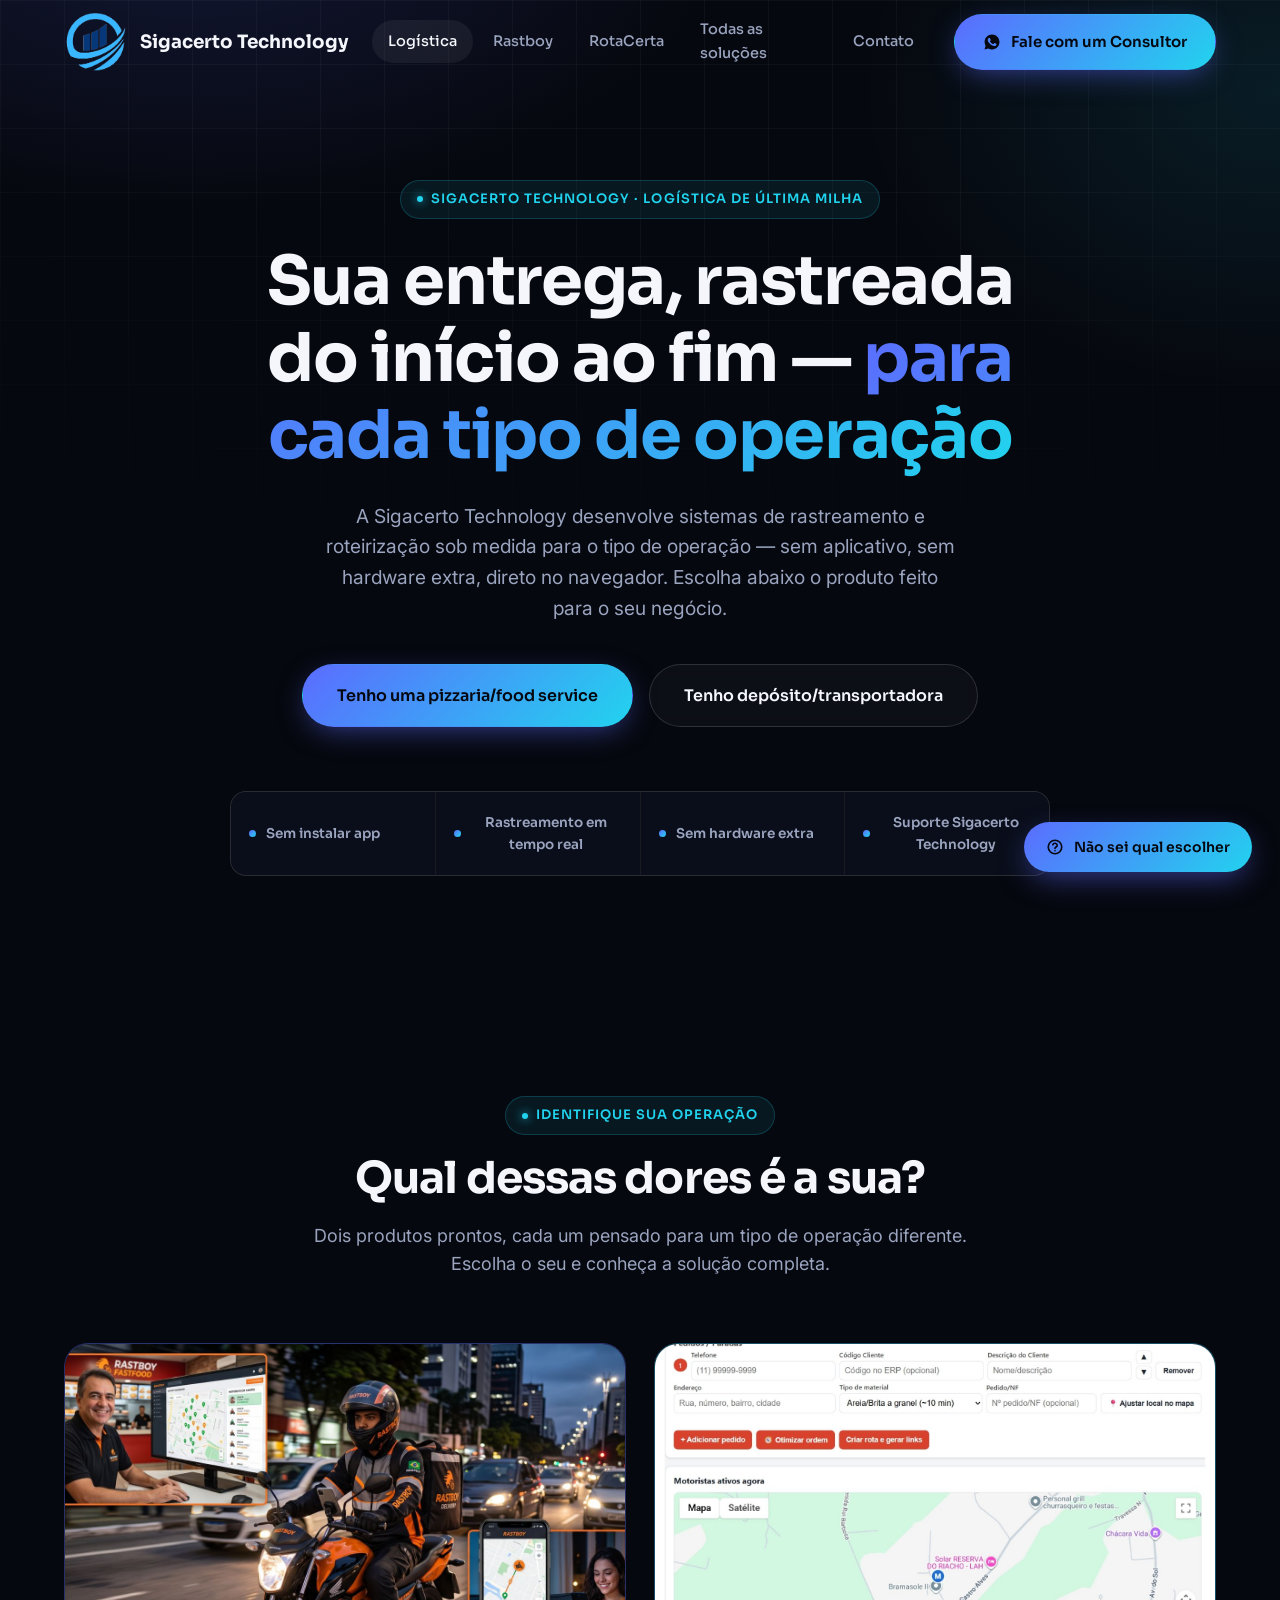
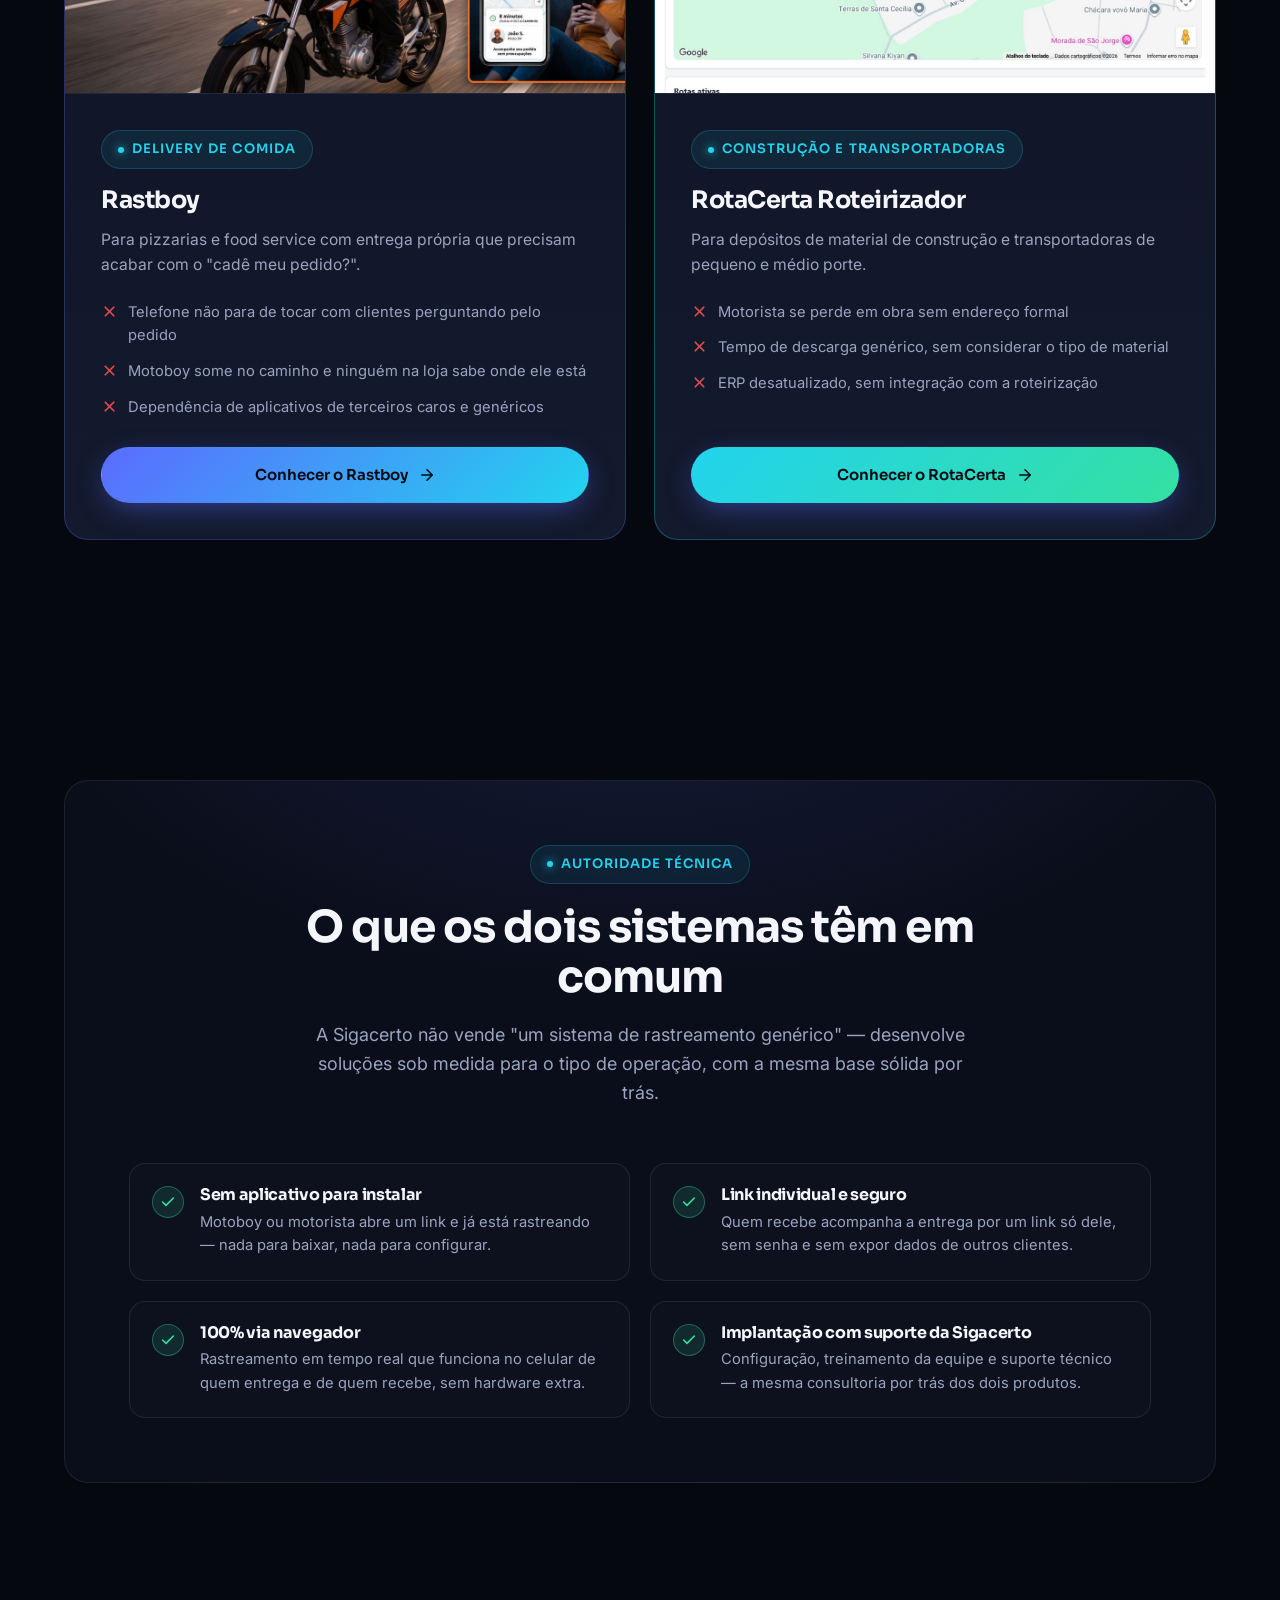
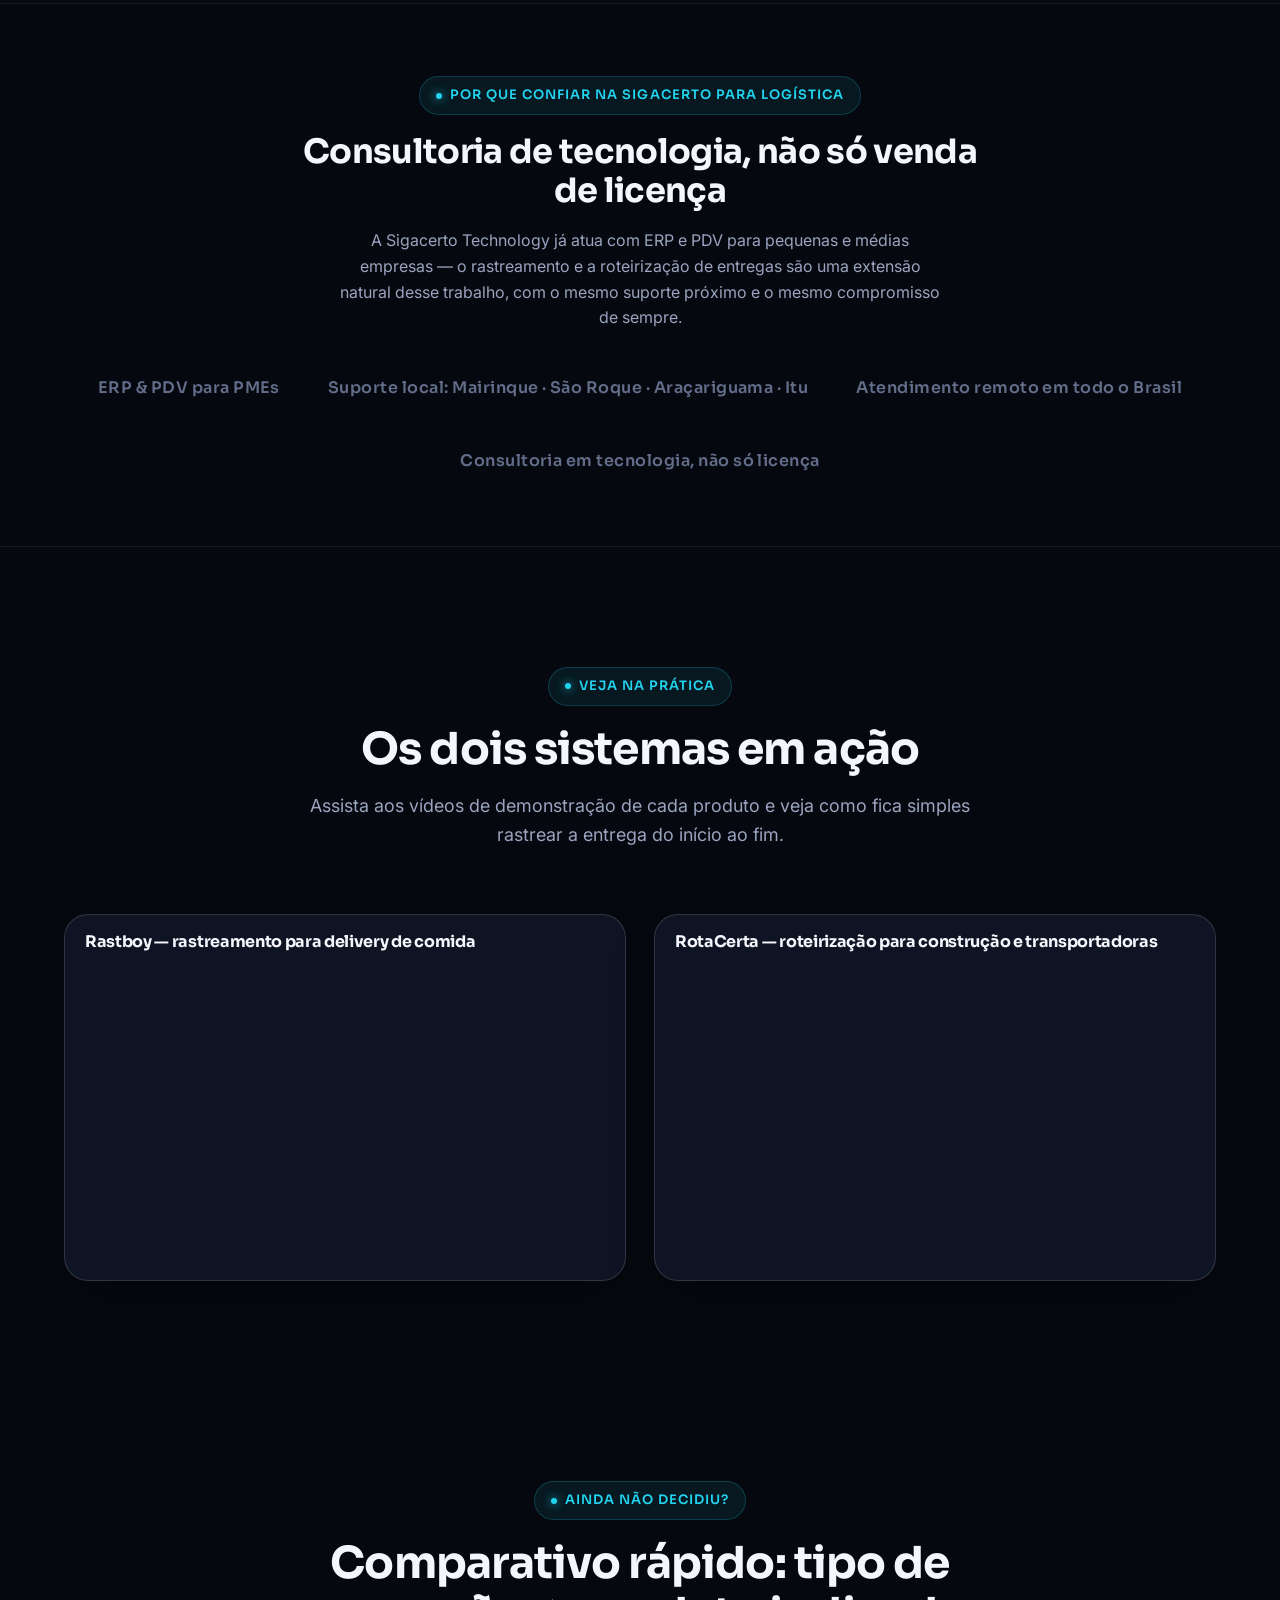
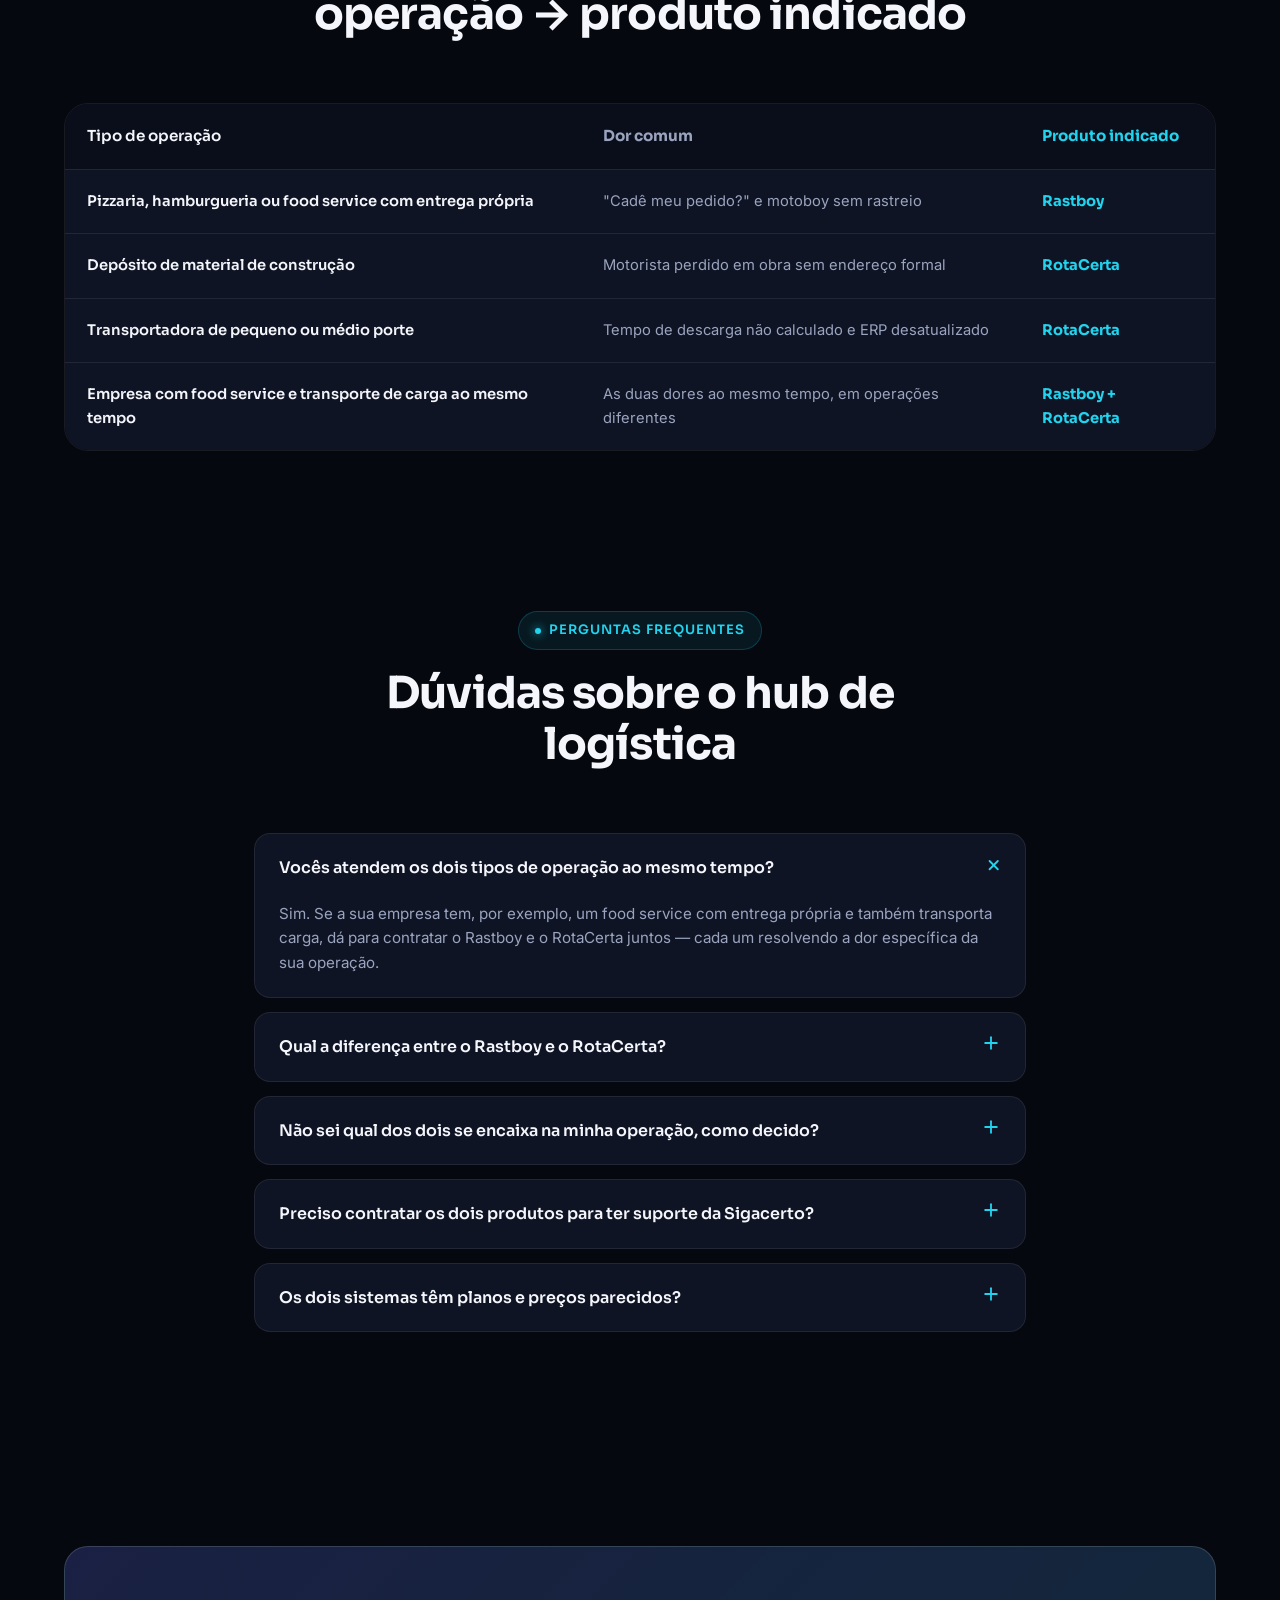
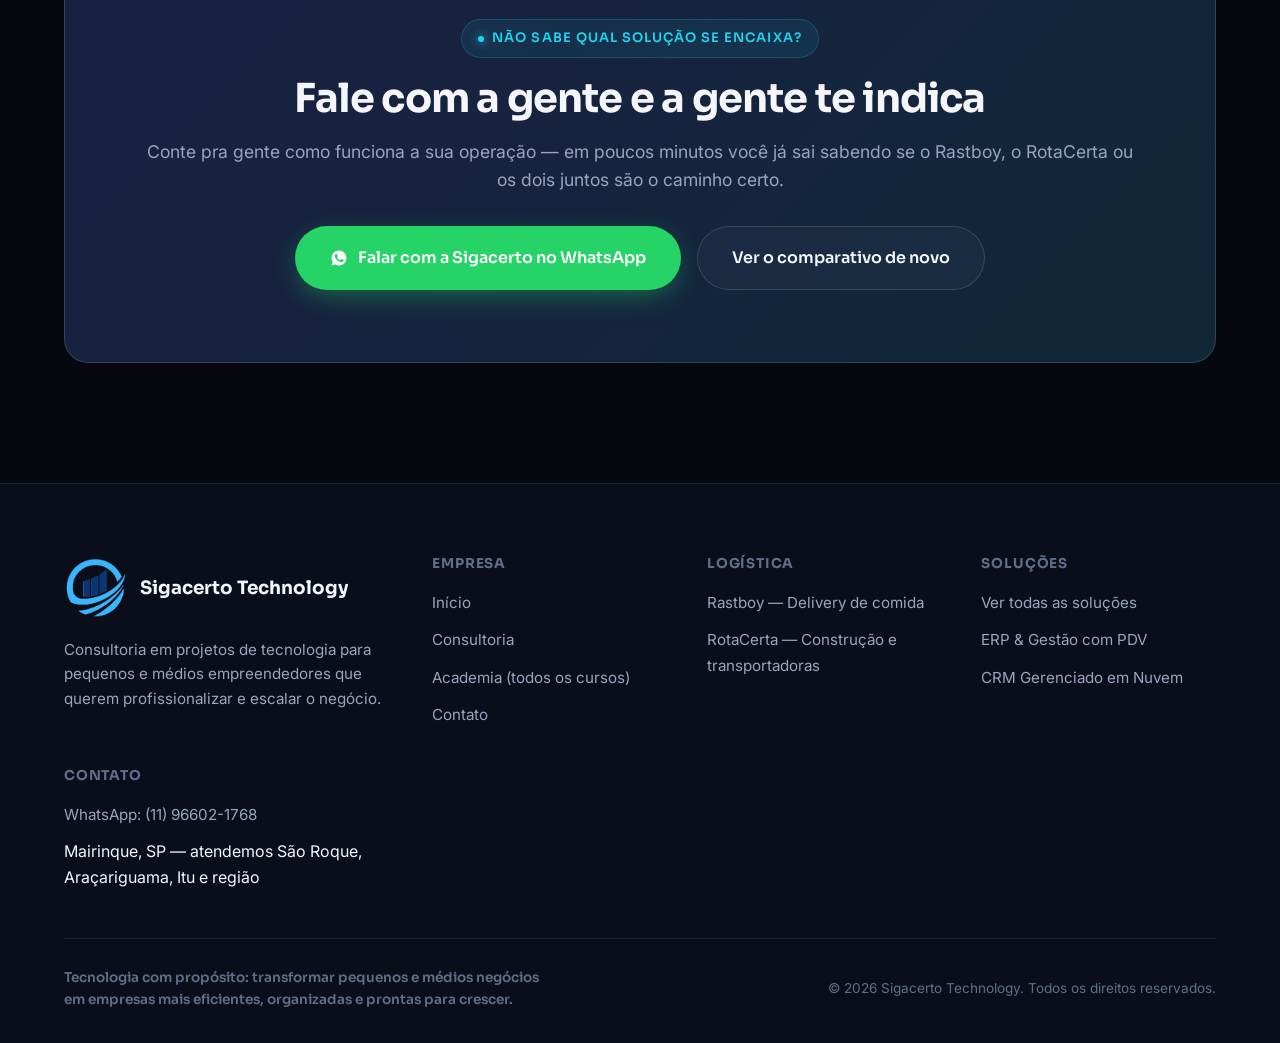
==== index.html @ 8a0806d4 "Cria hub de logística unindo Rastboy e RotaCerta Página principal (index.html) que posiciona a Sigac" ====
<!DOCTYPE html>
<html lang="pt-BR">
<head>
<meta charset="UTF-8">
<meta name="viewport" content="width=device-width, initial-scale=1.0">
<title>Rastreamento e Roteirização de Entregas | Sigacerto Technology</title>
<meta name="description" content="Rastreamento em tempo real e roteirização de entregas, direto no navegador, sem aplicativo. Rastboy para delivery de comida e RotaCerta para depósitos e transportadoras — soluções da Sigacerto Technology.">
<meta name="robots" content="index, follow">
<link rel="canonical" href="https://logistica.sigacerto.com.br/">
<meta property="og:type" content="website">
<meta property="og:title" content="Rastreamento e Roteirização de Entregas | Sigacerto Technology">
<meta property="og:description" content="Rastreamento em tempo real e roteirização de entregas, direto no navegador, sem aplicativo. Rastboy para delivery de comida e RotaCerta para depósitos e transportadoras.">
<meta property="og:image" content="https://sigacerto.com.br/assets/img/logo/full.png">
<meta name="twitter:card" content="summary_large_image">
<meta name="twitter:image" content="https://sigacerto.com.br/assets/img/logo/full.png">
<link rel="preconnect" href="https://fonts.googleapis.com">
<link rel="preconnect" href="https://fonts.gstatic.com" crossorigin>
<link href="https://fonts.googleapis.com/css2?family=Inter:wght@400;500;600;700&family=Sora:wght@500;600;700;800&display=swap" rel="stylesheet">
<link rel="stylesheet" href="assets/css/style.css">
<link rel="icon" href="assets/img/logo/icon.png">
<style>
  /* Hub de Logística — estilos específicos desta página */

  .hub-triage-grid {
    display: grid;
    grid-template-columns: repeat(2, 1fr);
    gap: 28px;
  }

  .hub-card {
    background: linear-gradient(180deg, var(--surface) 0%, var(--surface-2) 100%);
    border: 1px solid var(--border);
    border-radius: var(--radius-lg);
    overflow: hidden;
    display: flex;
    flex-direction: column;
    transition: transform 0.3s ease, border-color 0.3s ease, box-shadow 0.3s ease;
  }
  .hub-card:hover { transform: translateY(-6px); box-shadow: var(--shadow-card); }
  .hub-card.rastboy { border-color: rgba(91,108,255,0.3); }
  .hub-card.rotacerta { border-color: rgba(34,211,238,0.3); }

  .hub-card-media { position: relative; aspect-ratio: 16 / 10; overflow: hidden; border-bottom: 1px solid var(--border); }
  .hub-card-media img { width: 100%; height: 100%; object-fit: cover; transition: transform 0.5s ease; }
  .hub-card:hover .hub-card-media img { transform: scale(1.05); }

  .hub-card-body { padding: 36px; display: flex; flex-direction: column; flex-grow: 1; }
  .hub-card-body .eyebrow { margin-bottom: 4px; align-self: flex-start; }
  .hub-card-body h3 { font-size: 1.5rem; margin-top: 14px; }
  .hub-card-body .hub-lede { color: var(--text-muted); font-size: 0.98rem; margin-top: 12px; }

  .hub-pain-list { margin: 24px 0 28px; display: flex; flex-direction: column; gap: 12px; flex-grow: 1; }
  .hub-pain-list li {
    display: flex; gap: 10px; align-items: flex-start;
    font-size: 0.92rem; color: var(--text-muted);
  }
  .hub-pain-list li svg { flex-shrink: 0; width: 17px; height: 17px; color: #e04b4b; margin-top: 2px; }

  .hub-card.rotacerta .btn-primary { background: linear-gradient(135deg, #22d3ee 0%, #34e0a1 100%); }

  .hub-faq-item {
    border: 1px solid var(--border);
    border-radius: var(--radius-md);
    background: var(--surface);
    margin-bottom: 14px;
    overflow: hidden;
  }
  .hub-faq-item summary {
    cursor: pointer;
    list-style: none;
    padding: 20px 24px;
    display: flex; align-items: center; justify-content: space-between; gap: 16px;
    font-family: var(--font-display);
    font-weight: 600;
    font-size: 1rem;
  }
  .hub-faq-item summary::-webkit-details-marker { display: none; }
  .hub-faq-icon { flex-shrink: 0; color: var(--accent-2); transition: transform 0.2s ease; }
  .hub-faq-icon svg { width: 20px; height: 20px; }
  .hub-faq-item[open] .hub-faq-icon { transform: rotate(45deg); }
  .hub-faq-item p { padding: 0 24px 22px; color: var(--text-muted); font-size: 0.95rem; }

  .hub-video-grid { display: grid; grid-template-columns: 1fr 1fr; gap: 28px; }
  .hub-video-card { border: 1px solid var(--border-strong); border-radius: var(--radius-lg); overflow: hidden; background: var(--surface); box-shadow: var(--shadow-card); }
  .hub-video-card h4 { font-family: var(--font-display); font-size: 1rem; padding: 18px 20px 0; }
  .hub-video-frame { position: relative; width: 100%; padding-top: 56.25%; margin-top: 14px; }
  .hub-video-frame iframe { position: absolute; inset: 0; width: 100%; height: 100%; border: 0; }

  .hub-compare-table th:nth-child(3), .hub-compare-table td:nth-child(3) { font-family: var(--font-display); font-weight: 700; color: var(--accent-2); }

  .hub-final-actions { display: flex; gap: 16px; justify-content: center; margin-top: 32px; flex-wrap: wrap; }

  .hub-chooser {
    position: fixed;
    bottom: 28px; right: 28px;
    z-index: 90;
    display: flex; align-items: center; gap: 10px;
    background: var(--gradient);
    color: #050810;
    font-family: var(--font-display);
    font-weight: 600;
    font-size: 14px;
    padding: 14px 22px;
    border-radius: var(--radius-full);
    box-shadow: 0 10px 30px -6px rgba(91,108,255,0.55);
    transition: transform 0.25s ease, box-shadow 0.25s ease;
  }
  .hub-chooser:hover { transform: translateY(-2px); box-shadow: 0 14px 36px -4px rgba(91,108,255,0.7); }
  .hub-chooser svg { width: 18px; height: 18px; }

  @media (max-width: 900px) {
    .hub-triage-grid { grid-template-columns: 1fr; }
    .hub-video-grid { grid-template-columns: 1fr; }
  }
  @media (max-width: 640px) {
    .hub-chooser span { display: none; }
    .hub-chooser { padding: 14px; }
  }
</style>
</head>
<body>

<header class="site-header">
  <div class="container">
    <a href="index.html" class="brand">
      <img src="assets/img/logo/icon.png" alt="Sigacerto Technology" width="64" height="64">
      <span>Sigacerto Technology</span>
    </a>
    <nav class="main-nav">
      <a href="index.html" class="active">Logística</a>
      <a href="https://sigacerto.com.br/rastboy" target="_blank" rel="noopener">Rastboy</a>
      <a href="https://sigacerto.com.br/rotacerta-roteirizador" target="_blank" rel="noopener">RotaCerta</a>
      <a href="https://sigacerto.com.br/solucoes" target="_blank" rel="noopener">Todas as soluções</a>
      <a href="https://sigacerto.com.br/contato" target="_blank" rel="noopener">Contato</a>
      <a href="https://wa.me/5511966021768?text=Ol%C3%A1!%20Vim%20pelo%20hub%20de%20log%C3%ADstica%20da%20Sigacerto%20e%20quero%20saber%20qual%20solu%C3%A7%C3%A3o%20se%20encaixa%20na%20minha%20opera%C3%A7%C3%A3o." target="_blank" rel="noopener" class="nav-cta">Fale com um Consultor</a>
    </nav>
    <div class="header-actions">
      <a href="https://wa.me/5511966021768?text=Ol%C3%A1!%20Vim%20pelo%20hub%20de%20log%C3%ADstica%20da%20Sigacerto%20e%20quero%20saber%20qual%20solu%C3%A7%C3%A3o%20se%20encaixa%20na%20minha%20opera%C3%A7%C3%A3o." target="_blank" rel="noopener" class="btn btn-primary">
        <svg viewBox="0 0 24 24" fill="currentColor"><path d="M12.04 2C6.58 2 2.13 6.45 2.13 11.91c0 1.75.46 3.45 1.32 4.95L2 22l5.25-1.38a9.9 9.9 0 0 0 4.79 1.22h.01c5.46 0 9.91-4.45 9.91-9.91C21.96 6.45 17.5 2 12.04 2Zm5.8 14.03c-.24.68-1.4 1.32-1.94 1.4-.5.08-1.12.11-1.8-.12-.42-.14-.96-.32-1.65-.62-2.9-1.25-4.8-4.16-4.94-4.35-.14-.19-1.18-1.57-1.18-3 0-1.42.75-2.12 1.02-2.41.27-.29.58-.36.78-.36.2 0 .39 0 .56.01.18.01.42-.07.66.5.24.58.82 2 .89 2.14.07.14.12.31.02.5-.1.19-.15.31-.29.48-.15.17-.31.38-.44.51-.15.15-.3.31-.13.6.17.29.75 1.24 1.62 2.01 1.11.99 2.05 1.3 2.34 1.44.29.15.46.13.63-.05.17-.19.72-.84.92-1.13.19-.29.38-.24.63-.14.26.1 1.63.77 1.91.91.29.14.48.21.55.33.07.12.07.7-.17 1.38Z"/></svg>
        Fale com um Consultor
      </a>
      <button class="nav-toggle" aria-label="Abrir menu" aria-expanded="false">
        <svg viewBox="0 0 24 24" fill="none" stroke="currentColor" stroke-width="2" stroke-linecap="round"><line x1="3" y1="6" x2="21" y2="6"/><line x1="3" y1="12" x2="21" y2="12"/><line x1="3" y1="18" x2="21" y2="18"/></svg>
      </button>
    </div>
  </div>
</header>

<main>

  <!-- HERO -->
  <section class="hero">
    <div class="bg-grid"></div>
    <div class="container">
      <div class="hero-inner" style="max-width: 820px; margin: 0 auto; text-align: center;">
        <span class="eyebrow">SIGACERTO TECHNOLOGY · LOGÍSTICA DE ÚLTIMA MILHA</span>
        <h1>Sua entrega, rastreada do início ao fim — <span class="text-gradient">para cada tipo de operação</span></h1>
        <p class="lede" style="margin-inline: auto;">A Sigacerto Technology desenvolve sistemas de rastreamento e roteirização sob medida para o tipo de operação — sem aplicativo, sem hardware extra, direto no navegador. Escolha abaixo o produto feito para o seu negócio.</p>
        <div class="hero-actions" style="justify-content: center;">
          <a href="#triagem-rastboy" class="btn btn-primary btn-lg">Tenho uma pizzaria/food service</a>
          <a href="#triagem-rotacerta" class="btn btn-ghost btn-lg">Tenho depósito/transportadora</a>
        </div>
        <div class="hero-pillars">
          <div>Sem instalar app</div>
          <div>Rastreamento em tempo real</div>
          <div>Sem hardware extra</div>
          <div>Suporte Sigacerto Technology</div>
        </div>
      </div>
    </div>
  </section>

  <!-- TRIAGEM -->
  <section class="section" id="triagem" data-reveal>
    <div class="container">
      <div class="section-head center">
        <span class="eyebrow">IDENTIFIQUE SUA OPERAÇÃO</span>
        <h2>Qual dessas dores é a sua?</h2>
        <p>Dois produtos prontos, cada um pensado para um tipo de operação diferente. Escolha o seu e conheça a solução completa.</p>
      </div>

      <div class="hub-triage-grid">

        <!-- Card Rastboy -->
        <div class="hub-card rastboy" id="triagem-rastboy">
          <div class="hub-card-media">
            <img src="assets/img/rastboy/dashboard.jpg" alt="Painel do Rastboy mostrando o mapa em tempo real com a localização dos motoboys e o andamento das entregas" loading="lazy" width="1408" height="768">
          </div>
          <div class="hub-card-body">
            <span class="eyebrow">DELIVERY DE COMIDA</span>
            <h3>Rastboy</h3>
            <p class="hub-lede">Para pizzarias e food service com entrega própria que precisam acabar com o "cadê meu pedido?".</p>
            <ul class="hub-pain-list">
              <li><svg viewBox="0 0 24 24" fill="none" stroke="currentColor" stroke-width="2.4" stroke-linecap="round"><line x1="18" y1="6" x2="6" y2="18"/><line x1="6" y1="6" x2="18" y2="18"/></svg> Telefone não para de tocar com clientes perguntando pelo pedido</li>
              <li><svg viewBox="0 0 24 24" fill="none" stroke="currentColor" stroke-width="2.4" stroke-linecap="round"><line x1="18" y1="6" x2="6" y2="18"/><line x1="6" y1="6" x2="18" y2="18"/></svg> Motoboy some no caminho e ninguém na loja sabe onde ele está</li>
              <li><svg viewBox="0 0 24 24" fill="none" stroke="currentColor" stroke-width="2.4" stroke-linecap="round"><line x1="18" y1="6" x2="6" y2="18"/><line x1="6" y1="6" x2="18" y2="18"/></svg> Dependência de aplicativos de terceiros caros e genéricos</li>
            </ul>
            <a href="https://sigacerto.com.br/rastboy" target="_blank" rel="noopener" class="btn btn-primary btn-block">
              Conhecer o Rastboy
              <svg viewBox="0 0 24 24" fill="none" stroke="currentColor" stroke-width="2" stroke-linecap="round" stroke-linejoin="round"><line x1="5" y1="12" x2="19" y2="12"/><polyline points="12 5 19 12 12 19"/></svg>
            </a>
          </div>
        </div>

        <!-- Card RotaCerta -->
        <div class="hub-card rotacerta" id="triagem-rotacerta">
          <div class="hub-card-media">
            <img src="assets/img/rotacerta/frota-mapa-tempo-real.jpg" alt="Painel do operador do RotaCerta com cadastro de pedidos por tipo de material e mapa de motoristas ativos em tempo real" loading="lazy" width="1500" height="1000">
          </div>
          <div class="hub-card-body">
            <span class="eyebrow" style="color: var(--accent-2);">CONSTRUÇÃO E TRANSPORTADORAS</span>
            <h3>RotaCerta Roteirizador</h3>
            <p class="hub-lede">Para depósitos de material de construção e transportadoras de pequeno e médio porte.</p>
            <ul class="hub-pain-list">
              <li><svg viewBox="0 0 24 24" fill="none" stroke="currentColor" stroke-width="2.4" stroke-linecap="round"><line x1="18" y1="6" x2="6" y2="18"/><line x1="6" y1="6" x2="18" y2="18"/></svg> Motorista se perde em obra sem endereço formal</li>
              <li><svg viewBox="0 0 24 24" fill="none" stroke="currentColor" stroke-width="2.4" stroke-linecap="round"><line x1="18" y1="6" x2="6" y2="18"/><line x1="6" y1="6" x2="18" y2="18"/></svg> Tempo de descarga genérico, sem considerar o tipo de material</li>
              <li><svg viewBox="0 0 24 24" fill="none" stroke="currentColor" stroke-width="2.4" stroke-linecap="round"><line x1="18" y1="6" x2="6" y2="18"/><line x1="6" y1="6" x2="18" y2="18"/></svg> ERP desatualizado, sem integração com a roteirização</li>
            </ul>
            <a href="https://sigacerto.com.br/rotacerta-roteirizador" target="_blank" rel="noopener" class="btn btn-primary btn-block">
              Conhecer o RotaCerta
              <svg viewBox="0 0 24 24" fill="none" stroke="currentColor" stroke-width="2" stroke-linecap="round" stroke-linejoin="round"><line x1="5" y1="12" x2="19" y2="12"/><polyline points="12 5 19 12 12 19"/></svg>
            </a>
          </div>
        </div>

      </div>
    </div>
  </section>

  <!-- O QUE OS DOIS TÊM EM COMUM -->
  <section class="section" data-reveal>
    <div class="container">
      <div class="ecosystem">
        <div class="section-head center" style="margin-bottom: 0;">
          <span class="eyebrow">AUTORIDADE TÉCNICA</span>
          <h2>O que os dois sistemas têm em comum</h2>
          <p>A Sigacerto não vende "um sistema de rastreamento genérico" — desenvolve soluções sob medida para o tipo de operação, com a mesma base sólida por trás.</p>
        </div>
        <div class="ecosystem-list">
          <div class="ecosystem-item">
            <span class="check"><svg viewBox="0 0 24 24" fill="none" stroke="currentColor" stroke-width="2.4" stroke-linecap="round" stroke-linejoin="round"><path d="M20 6 9 17l-5-5"/></svg></span>
            <div>
              <h4>Sem aplicativo para instalar</h4>
              <p>Motoboy ou motorista abre um link e já está rastreando — nada para baixar, nada para configurar.</p>
            </div>
          </div>
          <div class="ecosystem-item">
            <span class="check"><svg viewBox="0 0 24 24" fill="none" stroke="currentColor" stroke-width="2.4" stroke-linecap="round" stroke-linejoin="round"><path d="M20 6 9 17l-5-5"/></svg></span>
            <div>
              <h4>Link individual e seguro</h4>
              <p>Quem recebe acompanha a entrega por um link só dele, sem senha e sem expor dados de outros clientes.</p>
            </div>
          </div>
          <div class="ecosystem-item">
            <span class="check"><svg viewBox="0 0 24 24" fill="none" stroke="currentColor" stroke-width="2.4" stroke-linecap="round" stroke-linejoin="round"><path d="M20 6 9 17l-5-5"/></svg></span>
            <div>
              <h4>100% via navegador</h4>
              <p>Rastreamento em tempo real que funciona no celular de quem entrega e de quem recebe, sem hardware extra.</p>
            </div>
          </div>
          <div class="ecosystem-item">
            <span class="check"><svg viewBox="0 0 24 24" fill="none" stroke="currentColor" stroke-width="2.4" stroke-linecap="round" stroke-linejoin="round"><path d="M20 6 9 17l-5-5"/></svg></span>
            <div>
              <h4>Implantação com suporte da Sigacerto</h4>
              <p>Configuração, treinamento da equipe e suporte técnico — a mesma consultoria por trás dos dois produtos.</p>
            </div>
          </div>
        </div>
      </div>
    </div>
  </section>

  <!-- POR QUE CONFIAR -->
  <section class="credibility" data-reveal>
    <div class="container">
      <span class="eyebrow">POR QUE CONFIAR NA SIGACERTO PARA LOGÍSTICA</span>
      <h2 style="margin-top: 18px;">Consultoria de tecnologia, não só venda de licença</h2>
      <p>A Sigacerto Technology já atua com ERP e PDV para pequenas e médias empresas — o rastreamento e a roteirização de entregas são uma extensão natural desse trabalho, com o mesmo suporte próximo e o mesmo compromisso de sempre.</p>
      <div class="credibility-marks">
        <span>ERP &amp; PDV para PMEs</span>
        <span>Suporte local: Mairinque · São Roque · Araçariguama · Itu</span>
        <span>Atendimento remoto em todo o Brasil</span>
        <span>Consultoria em tecnologia, não só licença</span>
      </div>
    </div>
  </section>

  <!-- VÍDEOS -->
  <section class="section" data-reveal>
    <div class="container">
      <div class="section-head center">
        <span class="eyebrow">VEJA NA PRÁTICA</span>
        <h2>Os dois sistemas em ação</h2>
        <p>Assista aos vídeos de demonstração de cada produto e veja como fica simples rastrear a entrega do início ao fim.</p>
      </div>
      <div class="hub-video-grid">
        <div class="hub-video-card">
          <h4>Rastboy — rastreamento para delivery de comida</h4>
          <div class="hub-video-frame">
            <iframe src="https://www.youtube.com/embed/MqZ6S01QC7s" title="Rastboy em ação" loading="lazy" allow="accelerometer; autoplay; clipboard-write; encrypted-media; gyroscope; picture-in-picture; web-share" allowfullscreen></iframe>
          </div>
        </div>
        <div class="hub-video-card">
          <h4>RotaCerta — roteirização para construção e transportadoras</h4>
          <div class="hub-video-frame">
            <iframe src="https://www.youtube.com/embed/kg2aDQE6BiQ" title="RotaCerta Roteirizador — demonstração" loading="lazy" allow="accelerometer; autoplay; clipboard-write; encrypted-media; gyroscope; picture-in-picture" allowfullscreen></iframe>
          </div>
        </div>
      </div>
    </div>
  </section>

  <!-- COMPARATIVO -->
  <section class="section-tight" data-reveal>
    <div class="container">
      <div class="section-head center">
        <span class="eyebrow">AINDA NÃO DECIDIU?</span>
        <h2>Comparativo rápido: tipo de operação → produto indicado</h2>
      </div>
      <div class="plans-table-wrap">
        <table class="plans-table hub-compare-table">
          <thead>
            <tr>
              <th>Tipo de operação</th>
              <th>Dor comum</th>
              <th class="featured-col">Produto indicado</th>
            </tr>
          </thead>
          <tbody>
            <tr>
              <td>Pizzaria, hamburgueria ou food service com entrega própria</td>
              <td>"Cadê meu pedido?" e motoboy sem rastreio</td>
              <td>Rastboy</td>
            </tr>
            <tr>
              <td>Depósito de material de construção</td>
              <td>Motorista perdido em obra sem endereço formal</td>
              <td>RotaCerta</td>
            </tr>
            <tr>
              <td>Transportadora de pequeno ou médio porte</td>
              <td>Tempo de descarga não calculado e ERP desatualizado</td>
              <td>RotaCerta</td>
            </tr>
            <tr>
              <td>Empresa com food service e transporte de carga ao mesmo tempo</td>
              <td>As duas dores ao mesmo tempo, em operações diferentes</td>
              <td>Rastboy + RotaCerta</td>
            </tr>
          </tbody>
        </table>
      </div>
    </div>
  </section>

  <!-- FAQ -->
  <section class="section-tight" data-reveal>
    <div class="container" style="max-width: 820px;">
      <div class="section-head center">
        <span class="eyebrow">PERGUNTAS FREQUENTES</span>
        <h2>Dúvidas sobre o hub de logística</h2>
      </div>

      <details class="hub-faq-item" open>
        <summary>Vocês atendem os dois tipos de operação ao mesmo tempo?
          <span class="hub-faq-icon"><svg viewBox="0 0 24 24" fill="none" stroke="currentColor" stroke-width="2.2" stroke-linecap="round" stroke-linejoin="round"><line x1="12" y1="5" x2="12" y2="19"/><line x1="5" y1="12" x2="19" y2="12"/></svg></span>
        </summary>
        <p>Sim. Se a sua empresa tem, por exemplo, um food service com entrega própria e também transporta carga, dá para contratar o Rastboy e o RotaCerta juntos — cada um resolvendo a dor específica da sua operação.</p>
      </details>

      <details class="hub-faq-item">
        <summary>Qual a diferença entre o Rastboy e o RotaCerta?
          <span class="hub-faq-icon"><svg viewBox="0 0 24 24" fill="none" stroke="currentColor" stroke-width="2.2" stroke-linecap="round" stroke-linejoin="round"><line x1="12" y1="5" x2="12" y2="19"/><line x1="5" y1="12" x2="19" y2="12"/></svg></span>
        </summary>
        <p>O Rastboy foi feito para pizzarias e food service que entregam com motoboy próprio, com foco em rotas simples de delivery. O RotaCerta foi feito para depósitos de material de construção e transportadoras, com geolocalização de obra sem endereço formal, tempo de descarga por tipo de material e integração com ERP. Os dois usam a mesma base de rastreamento em tempo real via navegador, sem aplicativo.</p>
      </details>

      <details class="hub-faq-item">
        <summary>Não sei qual dos dois se encaixa na minha operação, como decido?
          <span class="hub-faq-icon"><svg viewBox="0 0 24 24" fill="none" stroke="currentColor" stroke-width="2.2" stroke-linecap="round" stroke-linejoin="round"><line x1="12" y1="5" x2="12" y2="19"/><line x1="5" y1="12" x2="19" y2="12"/></svg></span>
        </summary>
        <p>Use o comparativo desta página ou fale direto com a gente no WhatsApp: em poucos minutos identificamos o tipo da sua operação e indicamos o produto certo, sem compromisso.</p>
      </details>

      <details class="hub-faq-item">
        <summary>Preciso contratar os dois produtos para ter suporte da Sigacerto?
          <span class="hub-faq-icon"><svg viewBox="0 0 24 24" fill="none" stroke="currentColor" stroke-width="2.2" stroke-linecap="round" stroke-linejoin="round"><line x1="12" y1="5" x2="12" y2="19"/><line x1="5" y1="12" x2="19" y2="12"/></svg></span>
        </summary>
        <p>Não. Cada produto é vendido e implantado separadamente, com o seu próprio plano e suporte técnico. O hub existe só para te ajudar a identificar qual dos dois é o certo para a sua operação.</p>
      </details>

      <details class="hub-faq-item">
        <summary>Os dois sistemas têm planos e preços parecidos?
          <span class="hub-faq-icon"><svg viewBox="0 0 24 24" fill="none" stroke="currentColor" stroke-width="2.2" stroke-linecap="round" stroke-linejoin="round"><line x1="12" y1="5" x2="12" y2="19"/><line x1="5" y1="12" x2="19" y2="12"/></svg></span>
        </summary>
        <p>Cada produto tem sua própria tabela de planos, pensada para o volume e o tipo de operação de cada segmento. Os valores completos e as condições estão nas páginas do Rastboy e do RotaCerta.</p>
      </details>
    </div>
  </section>

  <!-- CTA FINAL -->
  <section class="section" data-reveal>
    <div class="container">
      <div class="cta-final">
        <span class="eyebrow">NÃO SABE QUAL SOLUÇÃO SE ENCAIXA?</span>
        <h2 style="margin-top: 18px;">Fale com a gente e a gente te indica</h2>
        <p>Conte pra gente como funciona a sua operação — em poucos minutos você já sai sabendo se o Rastboy, o RotaCerta ou os dois juntos são o caminho certo.</p>
        <div class="hub-final-actions">
          <a href="https://wa.me/5511966021768?text=Ol%C3%A1!%20Vim%20pelo%20hub%20de%20log%C3%ADstica%20da%20Sigacerto%20e%20quero%20saber%20qual%20solu%C3%A7%C3%A3o%20se%20encaixa%20na%20minha%20opera%C3%A7%C3%A3o." target="_blank" rel="noopener" class="btn btn-whatsapp btn-lg">
            <svg viewBox="0 0 24 24" fill="currentColor"><path d="M12.04 2C6.58 2 2.13 6.45 2.13 11.91c0 1.75.46 3.45 1.32 4.95L2 22l5.25-1.38a9.9 9.9 0 0 0 4.79 1.22h.01c5.46 0 9.91-4.45 9.91-9.91C21.96 6.45 17.5 2 12.04 2Zm5.8 14.03c-.24.68-1.4 1.32-1.94 1.4-.5.08-1.12.11-1.8-.12-.42-.14-.96-.32-1.65-.62-2.9-1.25-4.8-4.16-4.94-4.35-.14-.19-1.18-1.57-1.18-3 0-1.42.75-2.12 1.02-2.41.27-.29.58-.36.78-.36.2 0 .39 0 .56.01.18.01.42-.07.66.5.24.58.82 2 .89 2.14.07.14.12.31.02.5-.1.19-.15.31-.29.48-.15.17-.31.38-.44.51-.15.15-.3.31-.13.6.17.29.75 1.24 1.62 2.01 1.11.99 2.05 1.3 2.34 1.44.29.15.46.13.63-.05.17-.19.72-.84.92-1.13.19-.29.38-.24.63-.14.26.1 1.63.77 1.91.91.29.14.48.21.55.33.07.12.07.7-.17 1.38Z"/></svg>
            Falar com a Sigacerto no WhatsApp
          </a>
          <a href="#triagem" class="btn btn-ghost btn-lg">Ver o comparativo de novo</a>
        </div>
      </div>
    </div>
  </section>

</main>

<footer class="site-footer">
  <div class="container">
    <div class="footer-top">
      <div class="footer-brand">
        <a href="index.html" class="brand">
          <img src="assets/img/logo/icon.png" alt="Sigacerto Technology" width="64" height="64">
          <span>Sigacerto Technology</span>
        </a>
        <p>Consultoria em projetos de tecnologia para pequenos e médios empreendedores que querem profissionalizar e escalar o negócio.</p>
      </div>
      <div class="footer-col">
        <h4>Empresa</h4>
        <ul>
          <li><a href="https://sigacerto.com.br/" target="_blank" rel="noopener">Início</a></li>
          <li><a href="https://sigacerto.com.br/consultoria" target="_blank" rel="noopener">Consultoria</a></li>
          <li><a href="https://sigacerto.com.br/academia" target="_blank" rel="noopener">Academia (todos os cursos)</a></li>
          <li><a href="https://sigacerto.com.br/contato" target="_blank" rel="noopener">Contato</a></li>
        </ul>
      </div>
      <div class="footer-col">
        <h4>Logística</h4>
        <ul>
          <li><a href="https://sigacerto.com.br/rastboy" target="_blank" rel="noopener">Rastboy — Delivery de comida</a></li>
          <li><a href="https://sigacerto.com.br/rotacerta-roteirizador" target="_blank" rel="noopener">RotaCerta — Construção e transportadoras</a></li>
        </ul>
      </div>
      <div class="footer-col">
        <h4>Soluções</h4>
        <ul>
          <li><a href="https://sigacerto.com.br/solucoes" target="_blank" rel="noopener">Ver todas as soluções</a></li>
          <li><a href="https://sigacerto.com.br/erp-pdv" target="_blank" rel="noopener">ERP &amp; Gestão com PDV</a></li>
          <li><a href="https://sigacerto.com.br/crm" target="_blank" rel="noopener">CRM Gerenciado em Nuvem</a></li>
        </ul>
      </div>
      <div class="footer-col">
        <h4>Contato</h4>
        <ul>
          <li><a href="https://wa.me/5511966021768" target="_blank" rel="noopener">WhatsApp: (11) 96602-1768</a></li>
          <li>Mairinque, SP — atendemos São Roque, Araçariguama, Itu e região</li>
        </ul>
      </div>
    </div>
    <div class="footer-bottom">
      <p class="footer-tagline">Tecnologia com propósito: transformar pequenos e médios negócios em empresas mais eficientes, organizadas e prontas para crescer.</p>
      <p>&copy; <span id="hub-year"></span> Sigacerto Technology. Todos os direitos reservados.</p>
    </div>
  </div>
</footer>

<a href="#triagem" class="hub-chooser" aria-label="Não sei qual solução escolher">
  <svg viewBox="0 0 24 24" fill="none" stroke="currentColor" stroke-width="2.2" stroke-linecap="round" stroke-linejoin="round"><circle cx="12" cy="12" r="9"/><path d="M9.09 9a3 3 0 0 1 5.83 1c0 2-3 2-3 4"/><line x1="12" y1="17" x2="12.01" y2="17"/></svg>
  <span>Não sei qual escolher</span>
</a>

<script type="application/ld+json">
{
  "@context": "https://schema.org",
  "@type": "FAQPage",
  "mainEntity": [
    {
      "@type": "Question",
      "name": "Vocês atendem os dois tipos de operação ao mesmo tempo?",
      "acceptedAnswer": { "@type": "Answer", "text": "Sim. Se a empresa tem food service com entrega própria e também transporta carga, dá para contratar o Rastboy e o RotaCerta juntos, cada um resolvendo a dor específica da operação." }
    },
    {
      "@type": "Question",
      "name": "Qual a diferença entre o Rastboy e o RotaCerta?",
      "acceptedAnswer": { "@type": "Answer", "text": "O Rastboy foi feito para pizzarias e food service com entrega própria. O RotaCerta foi feito para depósitos de material de construção e transportadoras, com geolocalização de obra sem endereço formal e integração com ERP." }
    },
    {
      "@type": "Question",
      "name": "Não sei qual dos dois se encaixa na minha operação, como decido?",
      "acceptedAnswer": { "@type": "Answer", "text": "Use o comparativo da página ou fale no WhatsApp com a Sigacerto: em poucos minutos identificamos o tipo da operação e indicamos o produto certo." }
    },
    {
      "@type": "Question",
      "name": "Preciso contratar os dois produtos para ter suporte da Sigacerto?",
      "acceptedAnswer": { "@type": "Answer", "text": "Não. Cada produto é vendido e implantado separadamente, com seu próprio plano e suporte técnico." }
    },
    {
      "@type": "Question",
      "name": "Os dois sistemas têm planos e preços parecidos?",
      "acceptedAnswer": { "@type": "Answer", "text": "Cada produto tem sua própria tabela de planos, pensada para o volume e o tipo de operação de cada segmento." }
    }
  ]
}
</script>

<script src="assets/js/main.js"></script>
<script>
  document.getElementById('hub-year').textContent = new Date().getFullYear();
</script>

</body>
</html>
---- assets/css/style.css ----
/* ==========================================================================
   Sigacerto Technology — Design System
   ========================================================================== */

:root {
  /* Cores base */
  --bg: #06080f;
  --bg-alt: #0a0e1a;
  --surface: #0f1424;
  --surface-2: #131a2e;
  --border: rgba(255, 255, 255, 0.08);
  --border-strong: rgba(255, 255, 255, 0.14);

  /* Texto */
  --text: #f4f6fb;
  --text-muted: #9aa4bf;
  --text-faint: #626d8a;

  /* Acentos */
  --accent-1: #5b6cff;      /* indigo elétrico */
  --accent-2: #22d3ee;      /* ciano */
  --accent-3: #34e0a1;      /* verde menta (sucesso/destaque preço) */
  --gradient: linear-gradient(135deg, #5b6cff 0%, #22d3ee 100%);
  --gradient-soft: linear-gradient(135deg, rgba(91,108,255,0.14) 0%, rgba(34,211,238,0.14) 100%);

  /* WhatsApp */
  --whatsapp: #25d366;

  /* Tipografia */
  --font-display: "Sora", "Inter", system-ui, sans-serif;
  --font-body: "Inter", system-ui, -apple-system, sans-serif;

  /* Espaçamento / raio */
  --radius-sm: 10px;
  --radius-md: 16px;
  --radius-lg: 24px;
  --radius-full: 999px;
  --container: 1200px;

  /* Sombras */
  --shadow-glow: 0 0 60px rgba(91, 108, 255, 0.25);
  --shadow-card: 0 20px 50px -20px rgba(0, 0, 0, 0.6);

  --header-h: 84px;
}

/* --------------------------------------------------------------------- */
/* Reset                                                                  */
/* --------------------------------------------------------------------- */
*, *::before, *::after { box-sizing: border-box; }
html { scroll-behavior: smooth; }

body {
  margin: 0;
  background: var(--bg);
  color: var(--text);
  font-family: var(--font-body);
  font-size: 16px;
  line-height: 1.6;
  -webkit-font-smoothing: antialiased;
  overflow-x: hidden;
}

img { max-width: 100%; display: block; }
a { color: inherit; text-decoration: none; }
ul, ol { margin: 0; padding: 0; list-style: none; }
button { font-family: inherit; cursor: pointer; }
input, textarea, select { font-family: inherit; }

h1, h2, h3, h4 {
  font-family: var(--font-display);
  font-weight: 700;
  line-height: 1.15;
  margin: 0;
  letter-spacing: -0.02em;
}

p { margin: 0; }

.container {
  width: 100%;
  max-width: var(--container);
  margin: 0 auto;
  padding: 0 24px;
}

/* Fundo decorativo global — grid sutil + glow */
body::before {
  content: "";
  position: fixed;
  inset: 0;
  z-index: -2;
  background:
    radial-gradient(ellipse 900px 500px at 15% -10%, rgba(91, 108, 255, 0.16), transparent 60%),
    radial-gradient(ellipse 700px 500px at 100% 10%, rgba(34, 211, 238, 0.10), transparent 60%),
    var(--bg);
}

.bg-grid {
  position: absolute;
  inset: 0;
  z-index: -1;
  background-image:
    linear-gradient(rgba(255,255,255,0.035) 1px, transparent 1px),
    linear-gradient(90deg, rgba(255,255,255,0.035) 1px, transparent 1px);
  background-size: 64px 64px;
  mask-image: radial-gradient(ellipse 100% 60% at 50% 0%, black 40%, transparent 100%);
  pointer-events: none;
}

/* --------------------------------------------------------------------- */
/* Utilitários                                                            */
/* --------------------------------------------------------------------- */
.eyebrow {
  display: inline-flex;
  align-items: center;
  gap: 8px;
  font-family: var(--font-display);
  font-size: 13px;
  font-weight: 600;
  letter-spacing: 0.08em;
  text-transform: uppercase;
  color: var(--accent-2);
  background: rgba(34, 211, 238, 0.08);
  border: 1px solid rgba(34, 211, 238, 0.2);
  padding: 8px 16px;
  border-radius: var(--radius-full);
}

.eyebrow::before {
  content: "";
  width: 6px;
  height: 6px;
  border-radius: 50%;
  background: var(--accent-2);
  box-shadow: 0 0 10px var(--accent-2);
}

.section {
  padding: 120px 0;
  position: relative;
}

.section-tight { padding: 80px 0; }

.section-head {
  max-width: 680px;
  margin: 0 0 64px;
}

.section-head.center { margin-inline: auto; text-align: center; }

.section-head h2 {
  font-size: clamp(2rem, 4vw, 2.75rem);
  margin-top: 18px;
}

.section-head p {
  color: var(--text-muted);
  font-size: 1.125rem;
  margin-top: 18px;
}

.text-gradient {
  background: var(--gradient);
  -webkit-background-clip: text;
  background-clip: text;
  color: transparent;
}

/* --------------------------------------------------------------------- */
/* Botões                                                                 */
/* --------------------------------------------------------------------- */
.btn {
  display: inline-flex;
  align-items: center;
  justify-content: center;
  gap: 10px;
  font-family: var(--font-display);
  font-weight: 600;
  font-size: 15px;
  padding: 15px 28px;
  border-radius: var(--radius-full);
  border: 1px solid transparent;
  transition: transform 0.25s ease, box-shadow 0.25s ease, background 0.25s ease, border-color 0.25s ease;
  white-space: nowrap;
}

.btn-primary {
  background: var(--gradient);
  color: #050810;
  box-shadow: 0 8px 30px -8px rgba(91, 108, 255, 0.6);
}
.btn-primary:hover { transform: translateY(-2px); box-shadow: 0 12px 36px -6px rgba(91, 108, 255, 0.75); }

.btn-ghost {
  background: rgba(255,255,255,0.03);
  color: var(--text);
  border-color: var(--border-strong);
  backdrop-filter: blur(6px);
}
.btn-ghost:hover { border-color: var(--accent-2); background: rgba(34,211,238,0.06); transform: translateY(-2px); }

.btn-whatsapp {
  background: var(--whatsapp);
  color: #fff;
  box-shadow: 0 8px 30px -8px rgba(37, 211, 102, 0.55);
}
.btn-whatsapp:hover { transform: translateY(-2px); box-shadow: 0 12px 36px -6px rgba(37, 211, 102, 0.7); }

.btn-block { width: 100%; }
.btn-lg { padding: 18px 34px; font-size: 16px; }
.btn svg { width: 18px; height: 18px; flex-shrink: 0; }

/* --------------------------------------------------------------------- */
/* Header                                                                 */
/* --------------------------------------------------------------------- */
.site-header {
  position: fixed;
  top: 0; left: 0; right: 0;
  z-index: 100;
  height: var(--header-h);
  display: flex;
  align-items: center;
  border-bottom: 1px solid transparent;
  transition: background 0.3s ease, border-color 0.3s ease, backdrop-filter 0.3s ease;
}

.site-header.is-scrolled {
  background: rgba(6, 8, 15, 0.75);
  backdrop-filter: blur(16px) saturate(140%);
  border-color: var(--border);
}

.site-header .container {
  display: flex;
  align-items: center;
  justify-content: space-between;
  gap: 24px;
}

.brand {
  display: flex;
  align-items: center;
  gap: 12px;
  flex-shrink: 0;
}
.brand img { height: 64px; width: auto; }
.brand span {
  font-family: var(--font-display);
  font-weight: 700;
  font-size: 1.15rem;
  line-height: 1.15;
  color: var(--text);
  white-space: nowrap;
}

.main-nav {
  display: flex;
  align-items: center;
  gap: 4px;
}

.main-nav a {
  font-family: var(--font-display);
  font-size: 14.5px;
  font-weight: 500;
  color: var(--text-muted);
  padding: 10px 16px;
  border-radius: var(--radius-full);
  transition: color 0.2s ease, background 0.2s ease;
}
.main-nav a:hover { color: var(--text); background: rgba(255,255,255,0.05); }
.main-nav a.active { color: var(--text); background: rgba(255,255,255,0.06); }
.main-nav .nav-cta { display: none; }

.nav-dropdown { position: relative; }
.nav-dropdown-toggle { display: flex; align-items: center; gap: 4px; }
.nav-caret { width: 14px; height: 14px; transition: transform 0.2s ease; }
.nav-dropdown-menu {
  position: absolute;
  top: 100%;
  left: 0;
  margin-top: 6px;
  min-width: 280px;
  background: rgba(10,13,22,0.98);
  border: 1px solid var(--border);
  border-radius: var(--radius-md);
  padding: 8px;
  display: flex;
  flex-direction: column;
  gap: 2px;
  opacity: 0;
  visibility: hidden;
  transform: translateY(6px);
  transition: opacity 0.18s ease, transform 0.18s ease, visibility 0.18s;
  box-shadow: 0 16px 32px rgba(0,0,0,0.35);
}
.nav-dropdown-menu a { padding: 10px 14px; }
.nav-dropdown:hover .nav-dropdown-menu,
.nav-dropdown.is-open .nav-dropdown-menu {
  opacity: 1;
  visibility: visible;
  transform: translateY(0);
}
.nav-dropdown:hover .nav-caret,
.nav-dropdown.is-open .nav-caret { transform: rotate(180deg); }

/* Dropdown items with title + description */
.nav-drop-item { display: flex; flex-direction: column; gap: 2px; }
.nav-drop-item-title {
  font-family: var(--font-display);
  font-size: 14px;
  font-weight: 600;
  color: var(--text);
  display: flex;
  align-items: center;
  gap: 8px;
}
.nav-drop-item-desc { font-size: 12.5px; color: var(--text-muted); line-height: 1.4; }
.nav-drop-badge {
  font-size: 10px;
  font-weight: 700;
  text-transform: uppercase;
  letter-spacing: 0.03em;
  color: #050810;
  background: var(--gradient);
  padding: 2px 8px;
  border-radius: var(--radius-full);
  white-space: nowrap;
}

/* Mega menu (Soluções) */
.nav-dropdown.nav-mega .nav-dropdown-menu {
  left: 50%;
  min-width: 0;
  width: min(760px, calc(100vw - 48px));
  transform: translateX(-50%) translateY(6px);
  padding: 22px;
}
.nav-dropdown.nav-mega:hover .nav-dropdown-menu,
.nav-dropdown.nav-mega.is-open .nav-dropdown-menu {
  transform: translateX(-50%) translateY(0);
}
.nav-mega-grid { display: flex; gap: 8px; }
.nav-mega-col { flex: 1 1 0; display: flex; flex-direction: column; gap: 2px; min-width: 0; }
.nav-mega-label {
  font-family: var(--font-display);
  font-size: 11px;
  font-weight: 700;
  text-transform: uppercase;
  letter-spacing: 0.06em;
  color: var(--text-faint);
  padding: 6px 14px 6px;
}
.nav-mega-promo {
  flex: 0 0 200px;
  display: flex;
  flex-direction: column;
  gap: 2px;
  border-left: 1px solid var(--border);
  padding-left: 18px;
}
.nav-mega-promo-card {
  display: flex;
  flex-direction: column;
  gap: 8px;
  padding: 16px;
  border-radius: var(--radius-md);
  background: var(--gradient-soft);
  border: 1px solid var(--border);
  transition: border-color 0.2s ease, transform 0.2s ease;
}
.nav-mega-promo-card:hover { border-color: var(--border-strong); transform: translateY(-2px); }
.nav-mega-promo-icon {
  width: 34px; height: 34px;
  display: flex; align-items: center; justify-content: center;
  border-radius: var(--radius-sm);
  background: rgba(255,255,255,0.06);
  color: var(--accent-2);
}
.nav-mega-promo-icon svg { width: 18px; height: 18px; }
.nav-mega-promo-cta {
  display: flex;
  align-items: center;
  gap: 6px;
  font-family: var(--font-display);
  font-size: 13px;
  font-weight: 600;
  color: var(--accent-2);
}
.nav-mega-promo-cta svg { width: 14px; height: 14px; }
.nav-mega-footer {
  margin-top: 14px;
  padding-top: 14px;
  border-top: 1px solid var(--border);
  display: flex;
  align-items: center;
  justify-content: space-between;
  gap: 16px;
}
.nav-mega-footer span { font-size: 13px; color: var(--text-muted); }
.nav-mega-footer a {
  font-family: var(--font-display);
  font-size: 13px;
  font-weight: 600;
  color: var(--text);
  padding: 8px 16px;
  border-radius: var(--radius-full);
  background: rgba(255,255,255,0.06);
  border: 1px solid var(--border-strong);
  white-space: nowrap;
  transition: background 0.2s ease;
}
.nav-mega-footer a:hover { background: rgba(255,255,255,0.12); }

.header-actions { display: flex; align-items: center; gap: 14px; }

.nav-toggle {
  display: none;
  background: none;
  border: 1px solid var(--border-strong);
  border-radius: var(--radius-sm);
  width: 44px;
  height: 44px;
  align-items: center;
  justify-content: center;
  color: var(--text);
}
.nav-toggle svg { width: 22px; height: 22px; }

/* --------------------------------------------------------------------- */
/* Cards                                                                  */
/* --------------------------------------------------------------------- */
.card {
  background: linear-gradient(180deg, var(--surface) 0%, var(--surface-2) 100%);
  border: 1px solid var(--border);
  border-radius: var(--radius-lg);
  padding: 36px;
  transition: transform 0.3s ease, border-color 0.3s ease, box-shadow 0.3s ease;
}
.card:hover {
  transform: translateY(-6px);
  border-color: var(--border-strong);
  box-shadow: var(--shadow-card);
}

.card-icon {
  width: 52px;
  height: 52px;
  border-radius: var(--radius-md);
  background: var(--gradient-soft);
  border: 1px solid rgba(91,108,255,0.25);
  display: flex;
  align-items: center;
  justify-content: center;
  margin-bottom: 24px;
  color: var(--accent-2);
}
.card-icon svg { width: 26px; height: 26px; }

.card h3 { font-size: 1.25rem; margin-bottom: 12px; }
.card p { color: var(--text-muted); font-size: 0.98rem; }

.card-link {
  display: inline-flex;
  align-items: center;
  gap: 8px;
  margin-top: 20px;
  font-family: var(--font-display);
  font-size: 14px;
  font-weight: 600;
  color: var(--accent-2);
}
.card-link svg { width: 16px; height: 16px; transition: transform 0.2s ease; }
.card:hover .card-link svg { transform: translateX(4px); }

.grid {
  display: grid;
  gap: 28px;
}
.grid-2 { grid-template-columns: repeat(2, 1fr); }
.grid-3 { grid-template-columns: repeat(3, 1fr); }
.grid-4 { grid-template-columns: repeat(4, 1fr); }

/* --------------------------------------------------------------------- */
/* Hero                                                                   */
/* --------------------------------------------------------------------- */
.hero {
  padding: calc(var(--header-h) + 96px) 0 100px;
  position: relative;
}

.hero-inner {
  max-width: 780px;
}

.hero h1 {
  font-size: clamp(2.6rem, 5.5vw, 4.2rem);
  margin-top: 24px;
}

.hero .lede {
  font-size: 1.2rem;
  color: var(--text-muted);
  margin-top: 26px;
  max-width: 640px;
}

.hero-actions {
  display: flex;
  gap: 16px;
  margin-top: 40px;
  flex-wrap: wrap;
}

.hero-pillars {
  margin-top: 64px;
  display: grid;
  grid-template-columns: repeat(4, 1fr);
  gap: 1px;
  background: var(--border);
  border: 1px solid var(--border);
  border-radius: var(--radius-md);
  overflow: hidden;
}
.hero-pillars div {
  background: var(--bg-alt);
  padding: 20px 18px;
  font-family: var(--font-display);
  font-size: 13.5px;
  font-weight: 600;
  color: var(--text-muted);
  display: flex;
  align-items: center;
  gap: 10px;
}
.hero-pillars div::before {
  content: "";
  width: 7px; height: 7px;
  border-radius: 50%;
  background: var(--gradient);
  flex-shrink: 0;
}

.page-hero {
  padding: calc(var(--header-h) + 80px) 0 90px;
  text-align: center;
}
.page-hero .eyebrow { margin-bottom: 4px; }
.page-hero h1 { font-size: clamp(2.3rem, 4.5vw, 3.4rem); margin-top: 20px; }
.page-hero p { max-width: 680px; margin: 22px auto 0; color: var(--text-muted); font-size: 1.15rem; }

/* --------------------------------------------------------------------- */
/* Fluxo do ecossistema (Home)                                            */
/* --------------------------------------------------------------------- */
.ecosystem {
  border: 1px solid var(--border);
  background: radial-gradient(ellipse 900px 500px at 50% -20%, rgba(91,108,255,0.14), transparent 70%), var(--bg-alt);
  border-radius: var(--radius-lg);
  padding: 64px;
}

.flow {
  display: grid;
  grid-template-columns: 1fr auto 1fr auto 1fr auto 1fr;
  gap: 0;
  margin: 56px 0 8px;
  align-items: stretch;
}

.flow-step {
  position: relative;
  background: var(--surface);
  border: 1px solid var(--border);
  border-radius: var(--radius-md);
  padding: 32px 24px;
  text-align: center;
  margin: 0 8px;
}

.flow-step .num {
  position: absolute;
  top: -14px; left: 50%;
  transform: translateX(-50%);
  width: 28px; height: 28px;
  border-radius: 50%;
  background: var(--gradient);
  color: #050810;
  font-family: var(--font-display);
  font-weight: 700;
  font-size: 13px;
  display: flex; align-items: center; justify-content: center;
}

.flow-step .card-icon { margin: 0 auto 18px; }
.flow-step h4 { font-size: 1.05rem; margin-bottom: 8px; }
.flow-step p { font-size: 0.9rem; color: var(--text-muted); }

.flow-arrow {
  display: flex;
  align-items: center;
  justify-content: center;
  color: var(--accent-2);
  opacity: 0.7;
}
.flow-arrow svg { width: 22px; height: 22px; }

.ecosystem-list {
  margin-top: 56px;
  display: grid;
  grid-template-columns: repeat(2, 1fr);
  gap: 20px;
}
.ecosystem-item {
  display: flex;
  gap: 16px;
  padding: 22px;
  border: 1px solid var(--border);
  border-radius: var(--radius-md);
  background: rgba(255,255,255,0.015);
}
.ecosystem-item .check {
  flex-shrink: 0;
  width: 32px; height: 32px;
  border-radius: 50%;
  background: rgba(52,224,161,0.12);
  border: 1px solid rgba(52,224,161,0.35);
  color: var(--accent-3);
  display: flex; align-items: center; justify-content: center;
}
.ecosystem-item .check svg { width: 16px; height: 16px; }
.ecosystem-item h4 { font-size: 1rem; margin-bottom: 6px; }
.ecosystem-item p { font-size: 0.92rem; color: var(--text-muted); }

/* --------------------------------------------------------------------- */
/* Prova social / credibilidade                                          */
/* --------------------------------------------------------------------- */
.credibility {
  text-align: center;
  border-top: 1px solid var(--border);
  border-bottom: 1px solid var(--border);
  padding: 72px 0;
}
.credibility h2 { font-size: clamp(1.6rem, 3vw, 2.1rem); max-width: 720px; margin: 0 auto; }
.credibility p { color: var(--text-muted); margin-top: 18px; max-width: 600px; margin-inline: auto; }
.credibility-marks {
  margin-top: 44px;
  display: flex;
  justify-content: center;
  gap: 48px;
  flex-wrap: wrap;
  color: var(--text-faint);
  font-family: var(--font-display);
  font-weight: 600;
  letter-spacing: 0.03em;
}

/* --------------------------------------------------------------------- */
/* CTA final                                                              */
/* --------------------------------------------------------------------- */
.cta-final {
  border-radius: var(--radius-lg);
  background: linear-gradient(135deg, rgba(91,108,255,0.14), rgba(34,211,238,0.10)), var(--surface);
  border: 1px solid var(--border-strong);
  padding: 72px;
  text-align: center;
  position: relative;
  overflow: hidden;
}
.cta-final h2 { font-size: clamp(1.8rem, 3.5vw, 2.5rem); }
.cta-final p { color: var(--text-muted); margin-top: 16px; font-size: 1.1rem; }
.cta-final .hero-actions { justify-content: center; margin-top: 32px; }

/* --------------------------------------------------------------------- */
/* Pricing / produtos                                                     */
/* --------------------------------------------------------------------- */
.price-card {
  background: var(--surface);
  border: 1px solid var(--border);
  border-radius: var(--radius-lg);
  padding: 36px;
  display: flex;
  flex-direction: column;
  position: relative;
}
.price-card.featured {
  border-color: rgba(91,108,255,0.5);
  background: linear-gradient(180deg, rgba(91,108,255,0.10), var(--surface) 40%);
  box-shadow: 0 0 0 1px rgba(91,108,255,0.2), var(--shadow-card);
}
.price-badge {
  position: absolute;
  top: -14px; left: 50%;
  transform: translateX(-50%);
  background: var(--gradient);
  color: #050810;
  font-family: var(--font-display);
  font-size: 12px;
  font-weight: 700;
  padding: 6px 18px;
  border-radius: var(--radius-full);
  white-space: nowrap;
}
.price-card h3 { font-size: 1.15rem; color: var(--text-muted); font-weight: 600; }
.price-card .price {
  font-family: var(--font-display);
  font-size: 2.4rem;
  font-weight: 700;
  margin: 16px 0 4px;
  color: var(--text);
}
.price-card .price span { font-size: 0.95rem; color: var(--text-muted); font-weight: 500; }
.price-card .price-note { font-size: 0.85rem; color: var(--text-faint); margin-bottom: 24px; }
.price-card ul { display: flex; flex-direction: column; gap: 12px; margin: 8px 0 28px; flex-grow: 1; }
.price-card li { display: flex; gap: 10px; font-size: 0.92rem; color: var(--text-muted); align-items: flex-start; }
.price-card li svg { width: 18px; height: 18px; flex-shrink: 0; color: var(--accent-3); margin-top: 1px; }

/* Tabela comparativa (ERP) */
.plans-table-wrap { overflow-x: auto; border-radius: var(--radius-lg); border: 1px solid var(--border); }
.plans-table { width: 100%; border-collapse: collapse; min-width: 720px; background: var(--surface); }
.plans-table th, .plans-table td { padding: 20px 22px; text-align: left; border-bottom: 1px solid var(--border); }
.plans-table thead th {
  font-family: var(--font-display);
  font-size: 0.95rem;
  color: var(--text-muted);
  background: var(--bg-alt);
}
.plans-table thead th.featured-col { color: var(--accent-2); }
.plans-table tbody td { font-size: 0.92rem; color: var(--text-muted); }
.plans-table tbody tr:last-child td { border-bottom: none; }
.plans-table td.price-cell { font-family: var(--font-display); font-weight: 700; color: var(--text); font-size: 1.05rem; }
.plans-table .check { color: var(--accent-3); }
.plans-table td:first-child, .plans-table th:first-child { font-family: var(--font-display); font-weight: 600; color: var(--text); }

.tag-recommended {
  display: inline-block;
  font-size: 11px;
  font-weight: 700;
  font-family: var(--font-display);
  background: var(--gradient-soft);
  color: var(--accent-2);
  border: 1px solid rgba(34,211,238,0.3);
  padding: 3px 10px;
  border-radius: var(--radius-full);
  margin-left: 8px;
  vertical-align: middle;
}

/* --------------------------------------------------------------------- */
/* Imagens / mídia                                                        */
/* --------------------------------------------------------------------- */
.media-grid { display: grid; grid-template-columns: repeat(3, 1fr); gap: 24px; }
.media-card {
  border-radius: var(--radius-lg);
  overflow: hidden;
  border: 1px solid var(--border);
  position: relative;
  aspect-ratio: 4 / 5;
}
.media-card img { width: 100%; height: 100%; object-fit: cover; transition: transform 0.5s ease; }
.media-card:hover img { transform: scale(1.06); }
.media-card .cap {
  position: absolute; left: 0; right: 0; bottom: 0;
  padding: 20px;
  background: linear-gradient(180deg, transparent, rgba(0,0,0,0.85));
  font-family: var(--font-display);
  font-weight: 600;
  font-size: 0.95rem;
}

/* --------------------------------------------------------------------- */
/* Formulário de contato                                                 */
/* --------------------------------------------------------------------- */
.form-field { margin-bottom: 20px; }
.form-field label {
  display: block;
  font-family: var(--font-display);
  font-size: 13.5px;
  font-weight: 600;
  color: var(--text-muted);
  margin-bottom: 8px;
}
.form-field input, .form-field textarea {
  width: 100%;
  background: var(--bg-alt);
  border: 1px solid var(--border-strong);
  border-radius: var(--radius-sm);
  padding: 14px 16px;
  color: var(--text);
  font-size: 15px;
  transition: border-color 0.2s ease, box-shadow 0.2s ease;
}
.form-field input:focus, .form-field textarea:focus {
  outline: none;
  border-color: var(--accent-2);
  box-shadow: 0 0 0 3px rgba(34,211,238,0.15);
}
.form-field textarea { resize: vertical; min-height: 130px; }
.form-row { display: grid; grid-template-columns: 1fr 1fr; gap: 20px; }

.form-note {
  margin-top: 16px;
  font-size: 0.85rem;
  color: var(--text-faint);
}

.form-success {
  display: none;
  align-items: center;
  gap: 12px;
  background: rgba(52,224,161,0.1);
  border: 1px solid rgba(52,224,161,0.35);
  color: var(--accent-3);
  padding: 16px 20px;
  border-radius: var(--radius-md);
  font-family: var(--font-display);
  font-weight: 600;
  font-size: 0.95rem;
  margin-top: 20px;
}
.form-success.show { display: flex; }
.form-success svg { width: 20px; height: 20px; flex-shrink: 0; }

.form-error {
  display: none;
  align-items: center;
  gap: 12px;
  background: rgba(224,52,52,0.1);
  border: 1px solid rgba(224,52,52,0.35);
  color: #e04b4b;
  padding: 16px 20px;
  border-radius: var(--radius-md);
  font-family: var(--font-display);
  font-weight: 600;
  font-size: 0.95rem;
  margin-top: 20px;
}
.form-error.show { display: flex; }
.form-error svg { width: 20px; height: 20px; flex-shrink: 0; }

.contact-info-card {
  background: var(--surface);
  border: 1px solid var(--border);
  border-radius: var(--radius-lg);
  padding: 36px;
  display: flex;
  flex-direction: column;
  gap: 20px;
}
.contact-info-row {
  display: flex;
  align-items: center;
  gap: 16px;
  padding: 18px;
  border: 1px solid var(--border);
  border-radius: var(--radius-md);
  transition: border-color 0.2s ease, background 0.2s ease;
}
.contact-info-row:hover { border-color: var(--border-strong); background: rgba(255,255,255,0.02); }
.contact-info-row .ci-icon {
  width: 46px; height: 46px; border-radius: 12px;
  background: var(--gradient-soft);
  border: 1px solid rgba(91,108,255,0.25);
  display: flex; align-items: center; justify-content: center;
  color: var(--accent-2);
  flex-shrink: 0;
}
.contact-info-row .ci-icon svg { width: 22px; height: 22px; }
.contact-info-row h4 { font-size: 0.95rem; margin-bottom: 2px; }
.contact-info-row p, .contact-info-row a { font-size: 0.92rem; color: var(--text-muted); }

/* --------------------------------------------------------------------- */
/* Footer                                                                 */
/* --------------------------------------------------------------------- */
.site-footer {
  border-top: 1px solid var(--border);
  padding: 72px 0 32px;
  background: var(--bg-alt);
}
.footer-top {
  display: grid;
  grid-template-columns: 1.4fr 1fr 1fr 1fr;
  gap: 40px;
  padding-bottom: 48px;
}
.footer-brand .brand { margin-bottom: 18px; }
.footer-brand p { color: var(--text-muted); font-size: 0.95rem; max-width: 320px; }
.footer-col h4 {
  font-family: var(--font-display);
  font-size: 0.85rem;
  text-transform: uppercase;
  letter-spacing: 0.06em;
  color: var(--text-faint);
  margin-bottom: 18px;
}
.footer-col ul { display: flex; flex-direction: column; gap: 12px; }
.footer-col a { color: var(--text-muted); font-size: 0.95rem; transition: color 0.2s ease; }
.footer-col a:hover { color: var(--accent-2); }
.footer-bottom {
  border-top: 1px solid var(--border);
  padding-top: 28px;
  display: flex;
  justify-content: space-between;
  align-items: center;
  flex-wrap: wrap;
  gap: 16px;
}
.footer-bottom p { color: var(--text-faint); font-size: 0.85rem; }
.footer-tagline {
  font-family: var(--font-display);
  font-weight: 600;
  color: var(--text);
  font-size: 1.05rem;
  max-width: 480px;
}

/* --------------------------------------------------------------------- */
/* WhatsApp flutuante                                                     */
/* --------------------------------------------------------------------- */
.wa-float {
  position: fixed;
  bottom: 28px;
  right: 28px;
  z-index: 90;
  width: 60px;
  height: 60px;
  border-radius: 50%;
  background: var(--whatsapp);
  display: flex;
  align-items: center;
  justify-content: center;
  box-shadow: 0 10px 30px -6px rgba(37, 211, 102, 0.6);
  animation: float-pulse 2.8s ease-in-out infinite;
}
.wa-float svg { width: 30px; height: 30px; color: #fff; }
.wa-float:hover { transform: scale(1.08); }

@keyframes float-pulse {
  0%, 100% { box-shadow: 0 10px 30px -6px rgba(37, 211, 102, 0.6); }
  50% { box-shadow: 0 10px 40px -4px rgba(37, 211, 102, 0.85); }
}

/* --------------------------------------------------------------------- */
/* Reveal on scroll                                                       */
/* --------------------------------------------------------------------- */
[data-reveal] {
  opacity: 0;
  transform: translateY(24px);
  transition: opacity 0.7s ease, transform 0.7s ease;
}
[data-reveal].is-visible { opacity: 1; transform: translateY(0); }

/* --------------------------------------------------------------------- */
/* Responsivo                                                            */
/* --------------------------------------------------------------------- */
@media (max-width: 1024px) {
  .grid-4 { grid-template-columns: repeat(2, 1fr); }
  .grid-3 { grid-template-columns: repeat(2, 1fr); }
  .flow { grid-template-columns: 1fr; gap: 40px 0; }
  .flow-arrow { transform: rotate(90deg); }
  .ecosystem { padding: 40px 28px; }
  .ecosystem-list { grid-template-columns: 1fr; }
  .footer-top { grid-template-columns: 1fr 1fr; row-gap: 40px; }
  .media-grid { grid-template-columns: 1fr 1fr; }
}

@media (max-width: 860px) {
  .main-nav, .header-actions .btn-primary { display: none; }
  .nav-toggle { display: flex; }

  .main-nav.is-open {
    display: flex;
    position: fixed;
    top: var(--header-h);
    left: 0; right: 0; bottom: 0;
    background: rgba(6,8,15,0.98);
    backdrop-filter: blur(20px);
    flex-direction: column;
    align-items: stretch;
    padding: 24px;
    gap: 6px;
    overflow-y: auto;
  }
  .main-nav.is-open a {
    padding: 16px 18px;
    font-size: 17px;
    border-bottom: 1px solid var(--border);
    border-radius: 0;
  }
  .main-nav.is-open .nav-cta {
    margin-top: 16px;
    display: block;
    text-align: center;
    border-radius: var(--radius-full);
    background: var(--gradient);
    color: #050810;
  }

  .main-nav.is-open .nav-dropdown-toggle { justify-content: space-between; }
  .main-nav.is-open .nav-dropdown-menu {
    position: static;
    opacity: 1;
    visibility: visible;
    transform: none;
    display: none;
    background: none;
    border: none;
    box-shadow: none;
    padding: 0 0 0 16px;
    margin-top: 0;
  }
  .main-nav.is-open .nav-dropdown.is-open .nav-dropdown-menu { display: flex; }
  .main-nav.is-open .nav-dropdown-menu a { border-bottom: none; padding: 12px 18px; }

  .nav-dropdown.nav-mega .nav-dropdown-menu,
  .nav-dropdown.nav-mega:hover .nav-dropdown-menu,
  .nav-dropdown.nav-mega.is-open .nav-dropdown-menu { left: auto; width: auto; transform: none; padding: 0; }
  .nav-mega-grid { flex-direction: column; gap: 0; }
  .nav-mega-promo {
    border-left: none;
    border-top: 1px solid var(--border);
    padding-left: 0;
    padding-top: 16px;
    margin-top: 8px;
  }
  .nav-mega-footer { flex-direction: column; align-items: stretch; text-align: center; }
  .nav-mega-footer a { text-align: center; }

  .btn { white-space: normal; text-align: center; }

  .grid-2, .grid-3, .grid-4 { grid-template-columns: 1fr; }
  .hero-pillars { grid-template-columns: 1fr 1fr; }
  .section { padding: 80px 0; }
  .ecosystem { padding: 32px 20px; }
  .cta-final { padding: 48px 24px; }
  .footer-top { grid-template-columns: 1fr; }
  .form-row { grid-template-columns: 1fr; }
  .media-grid { grid-template-columns: 1fr; }
  .footer-bottom { flex-direction: column; align-items: flex-start; }
}

@media (max-width: 480px) {
  .hero-pillars { grid-template-columns: 1fr; }
  .hero-actions .btn, .hero-actions { width: 100%; }
  .hero-actions .btn { width: 100%; }
  .brand img { height: 44px; }
  .brand span { font-size: 0.95rem; }
}
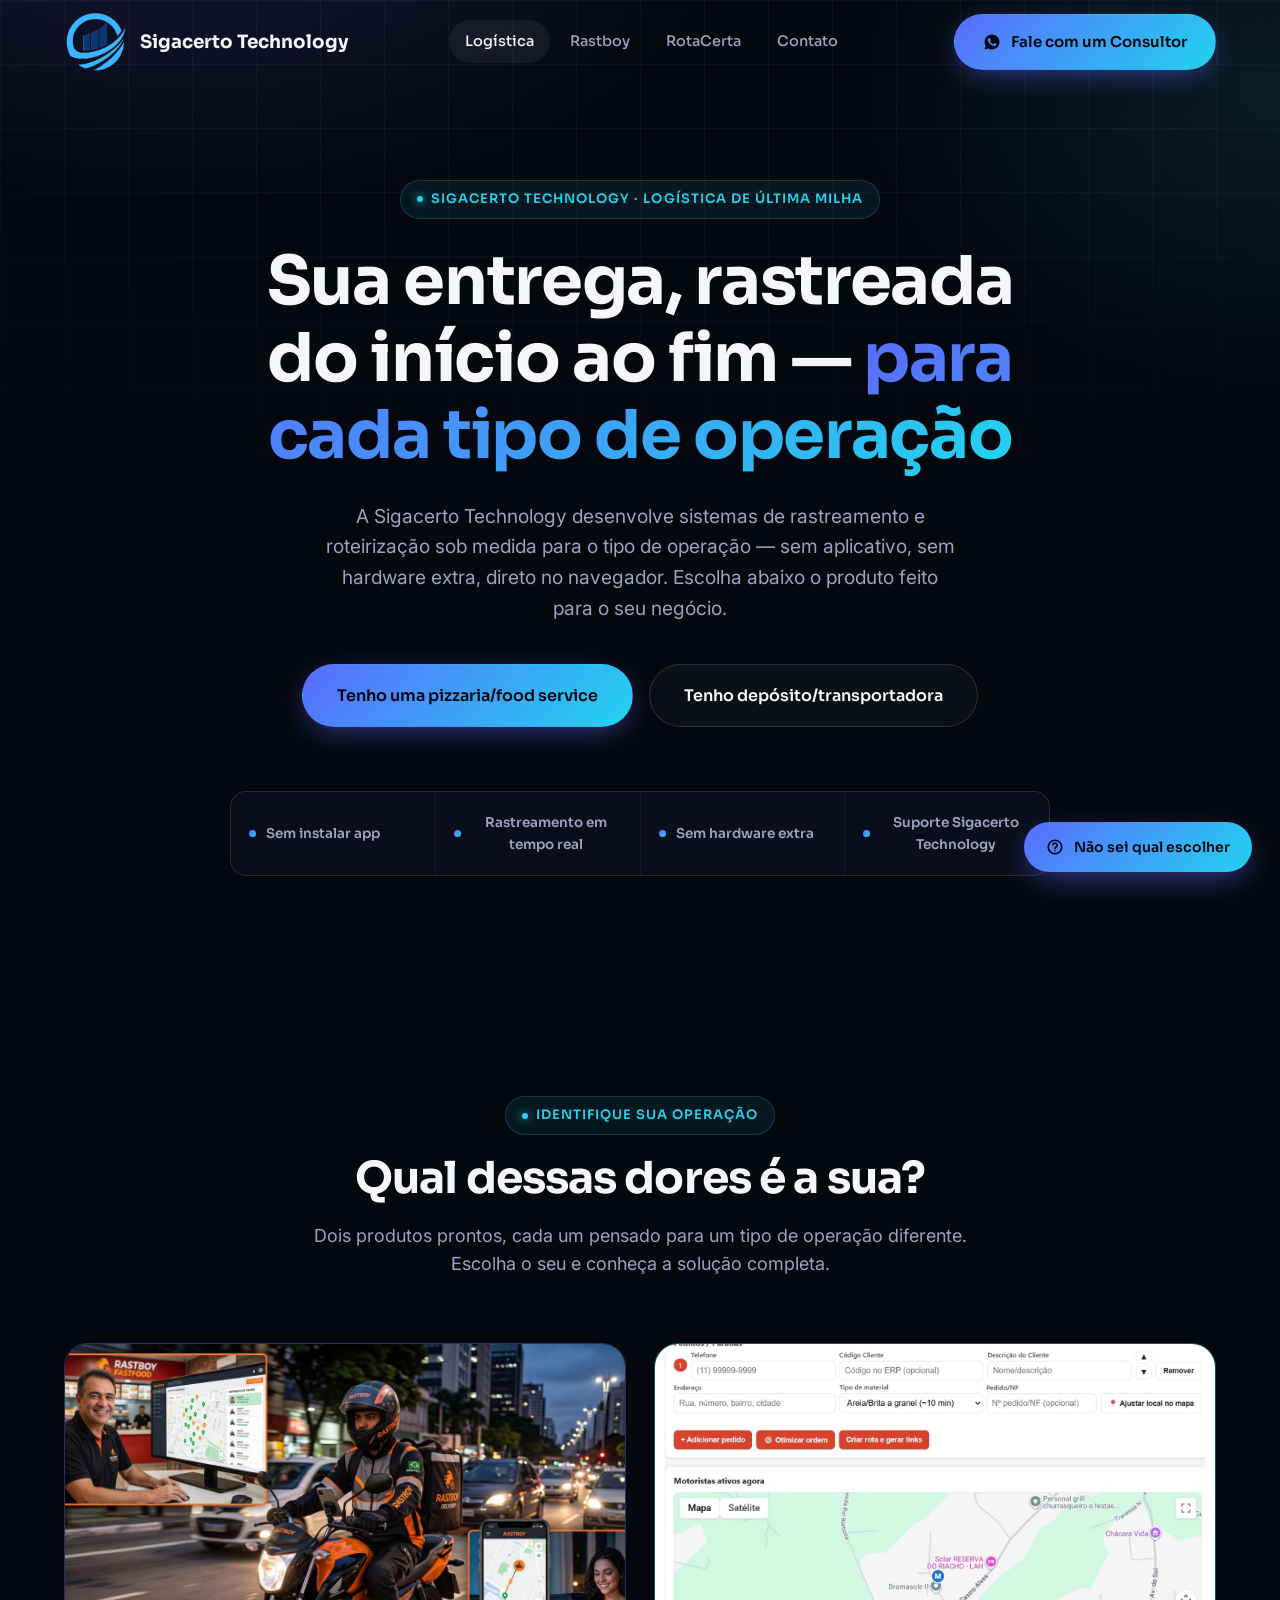
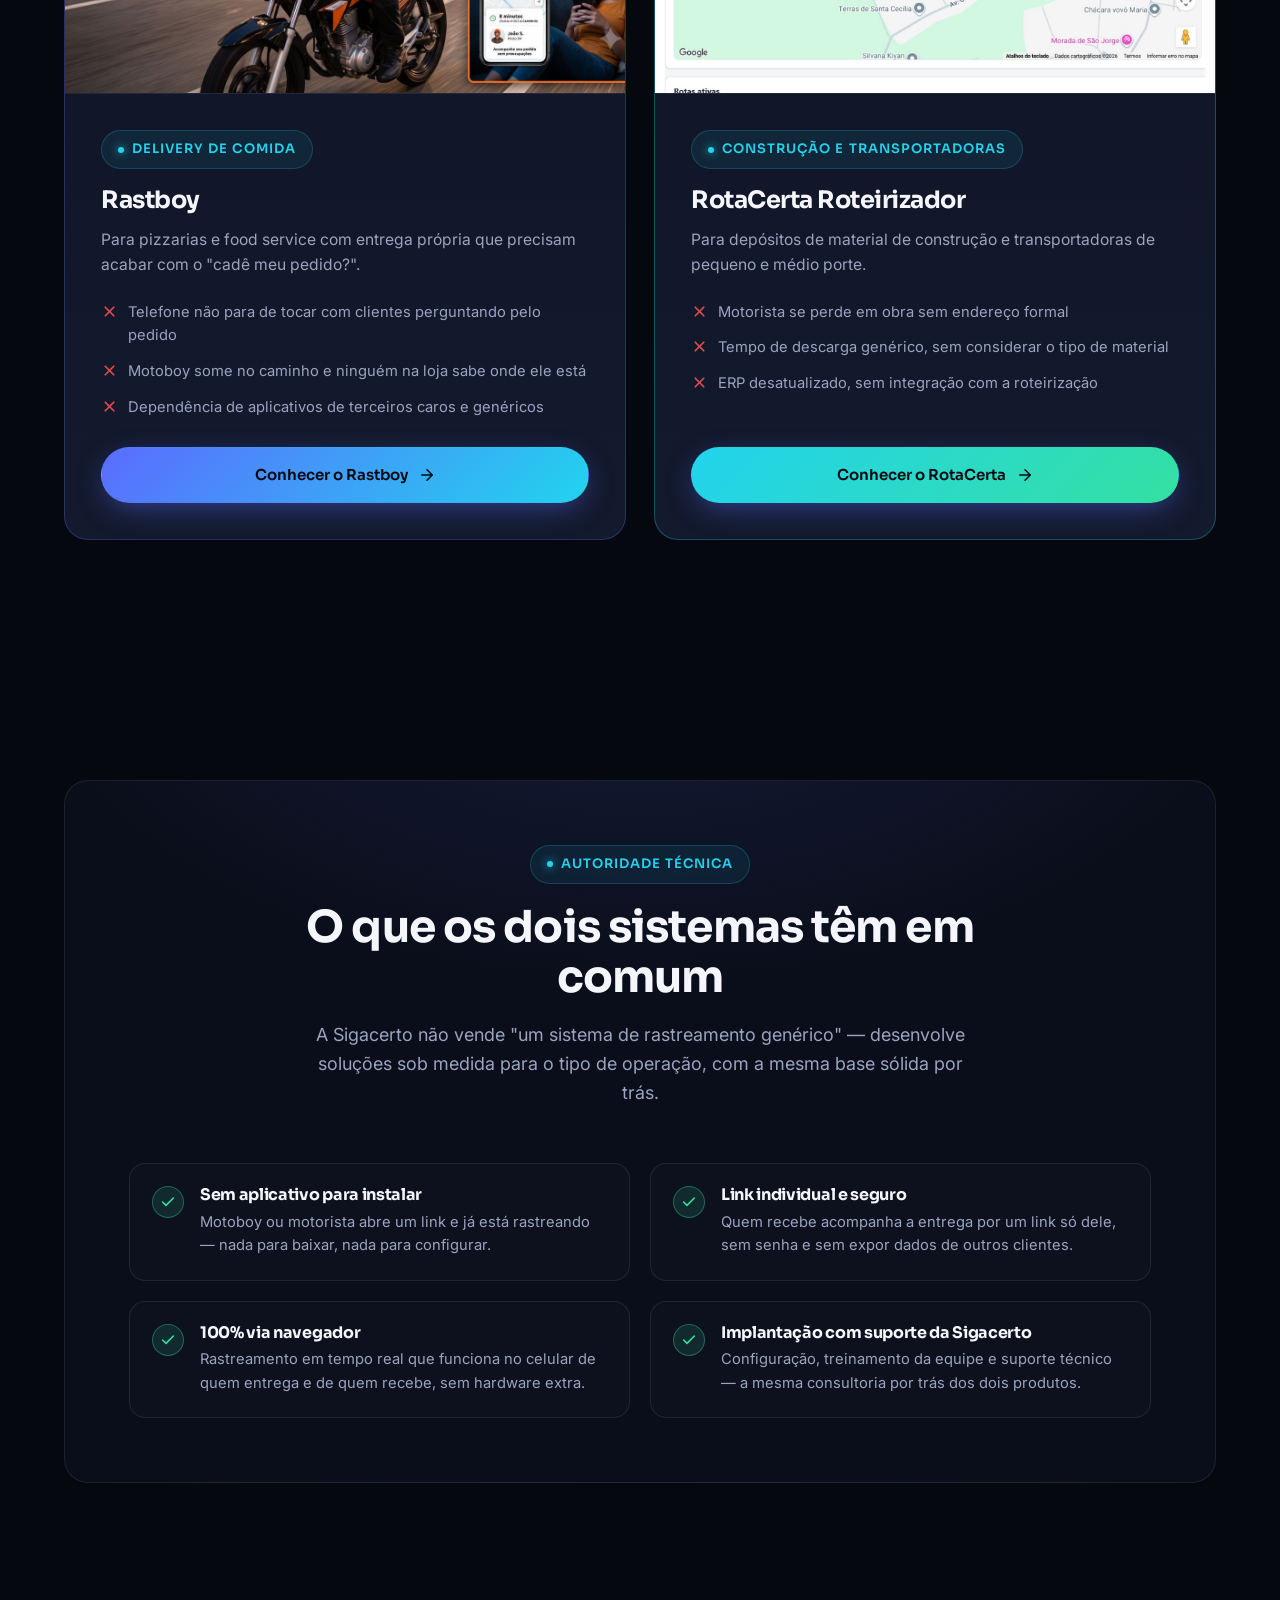
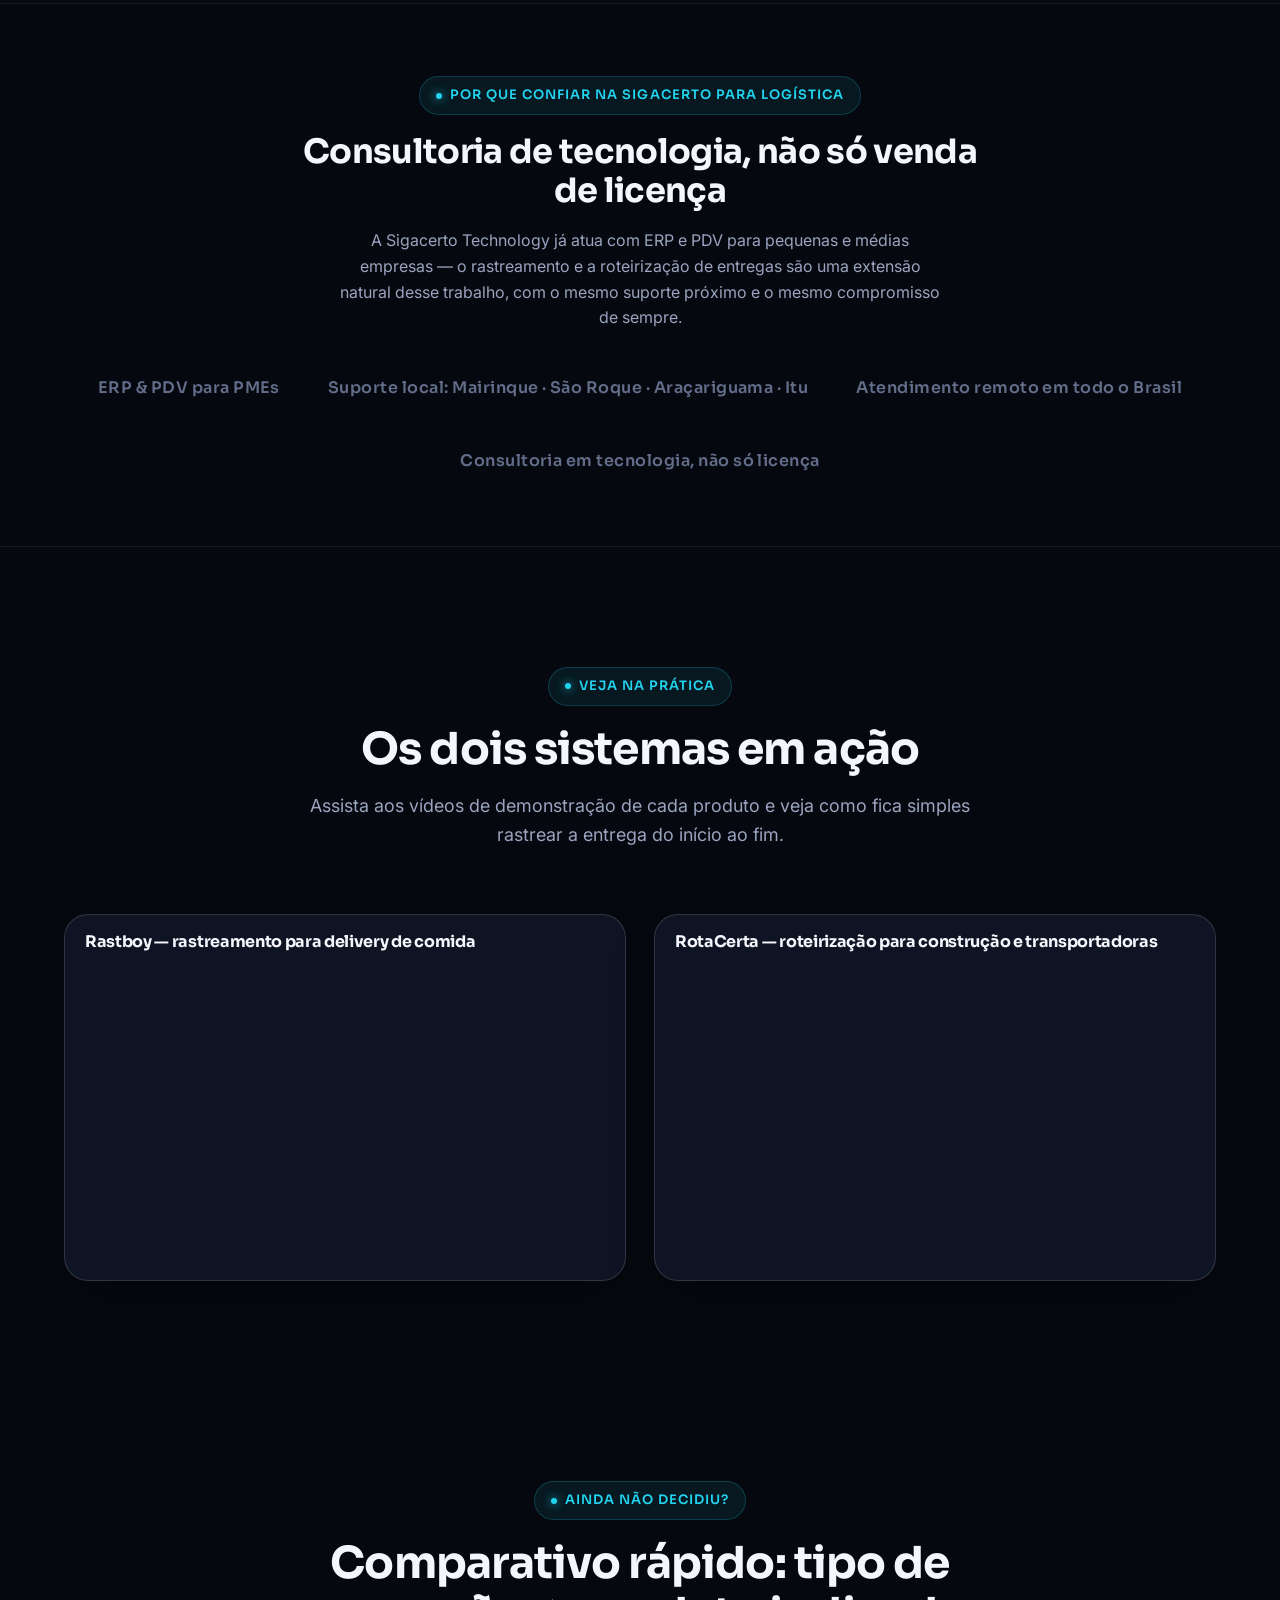
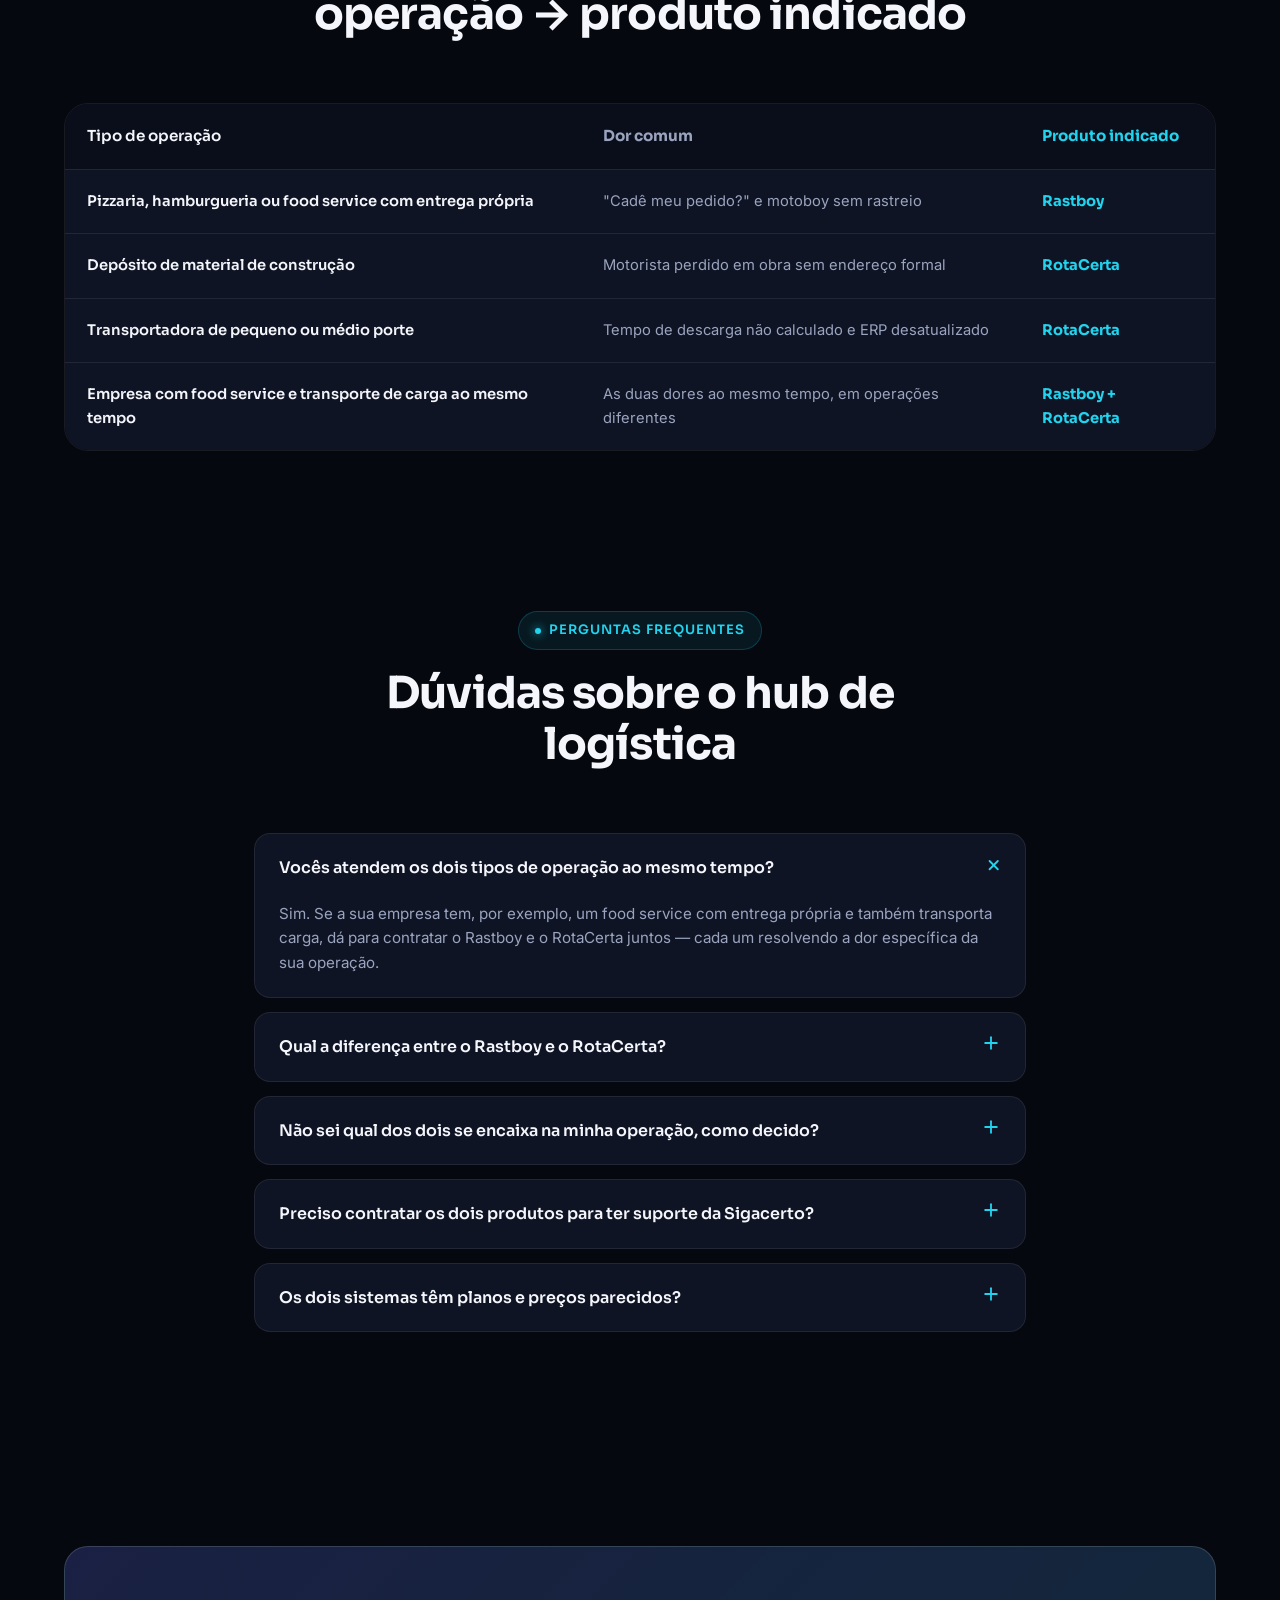
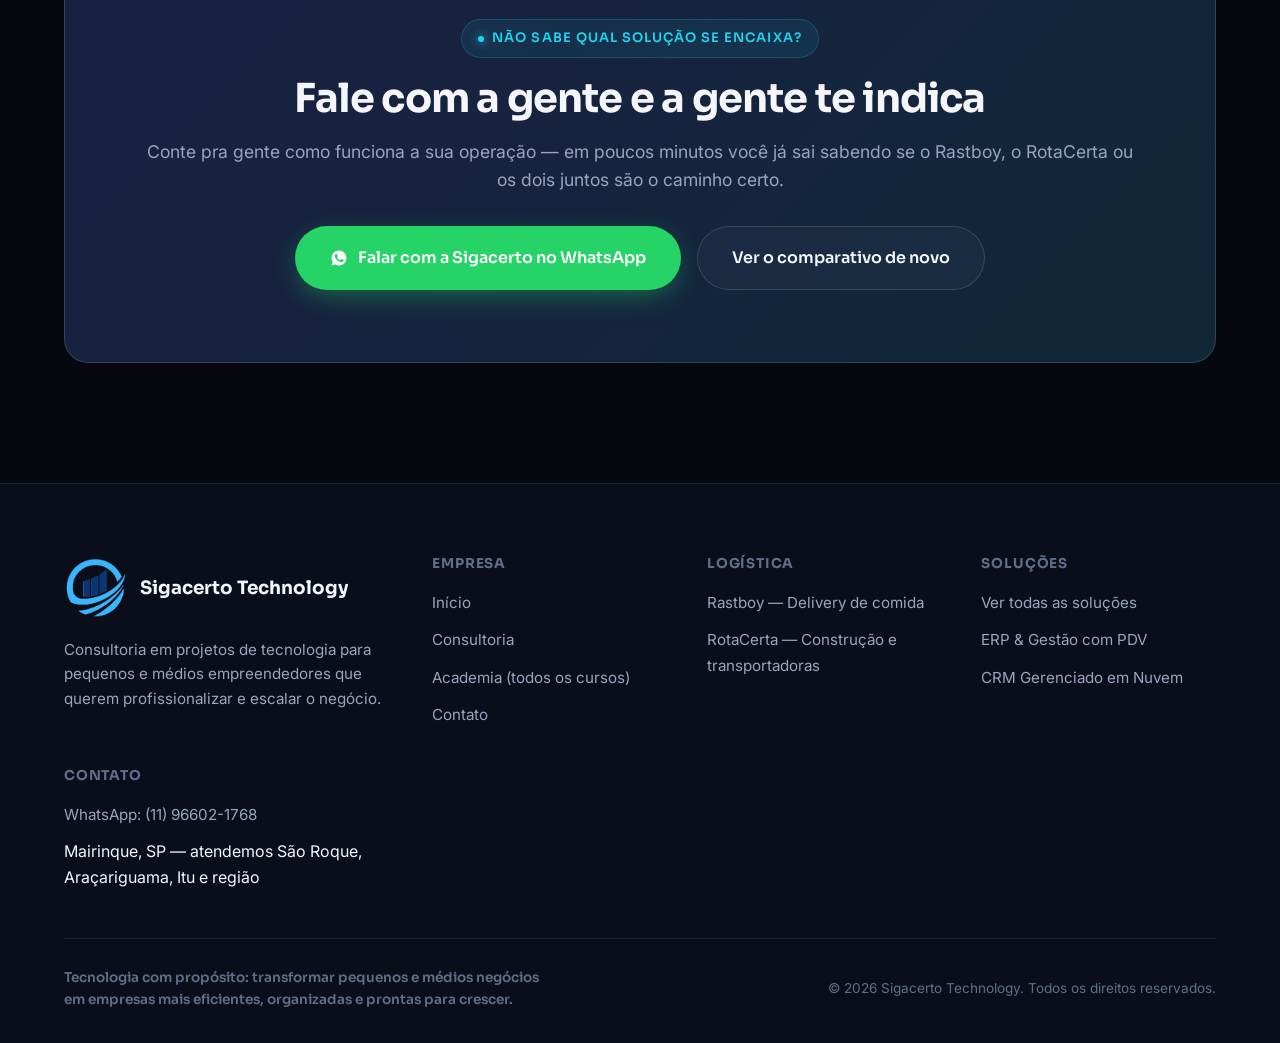
==== commit 1b60a8bb: "Simplifica menu principal para o escopo de logística Remove o item "Todas as soluções" do menu do he" ====
--- a/index.html
+++ b/index.html
@@ -130,7 +130,6 @@
       <a href="index.html" class="active">Logística</a>
       <a href="https://sigacerto.com.br/rastboy" target="_blank" rel="noopener">Rastboy</a>
       <a href="https://sigacerto.com.br/rotacerta-roteirizador" target="_blank" rel="noopener">RotaCerta</a>
-      <a href="https://sigacerto.com.br/solucoes" target="_blank" rel="noopener">Todas as soluções</a>
       <a href="https://sigacerto.com.br/contato" target="_blank" rel="noopener">Contato</a>
       <a href="https://wa.me/5511966021768?text=Ol%C3%A1!%20Vim%20pelo%20hub%20de%20log%C3%ADstica%20da%20Sigacerto%20e%20quero%20saber%20qual%20solu%C3%A7%C3%A3o%20se%20encaixa%20na%20minha%20opera%C3%A7%C3%A3o." target="_blank" rel="noopener" class="nav-cta">Fale com um Consultor</a>
     </nav>
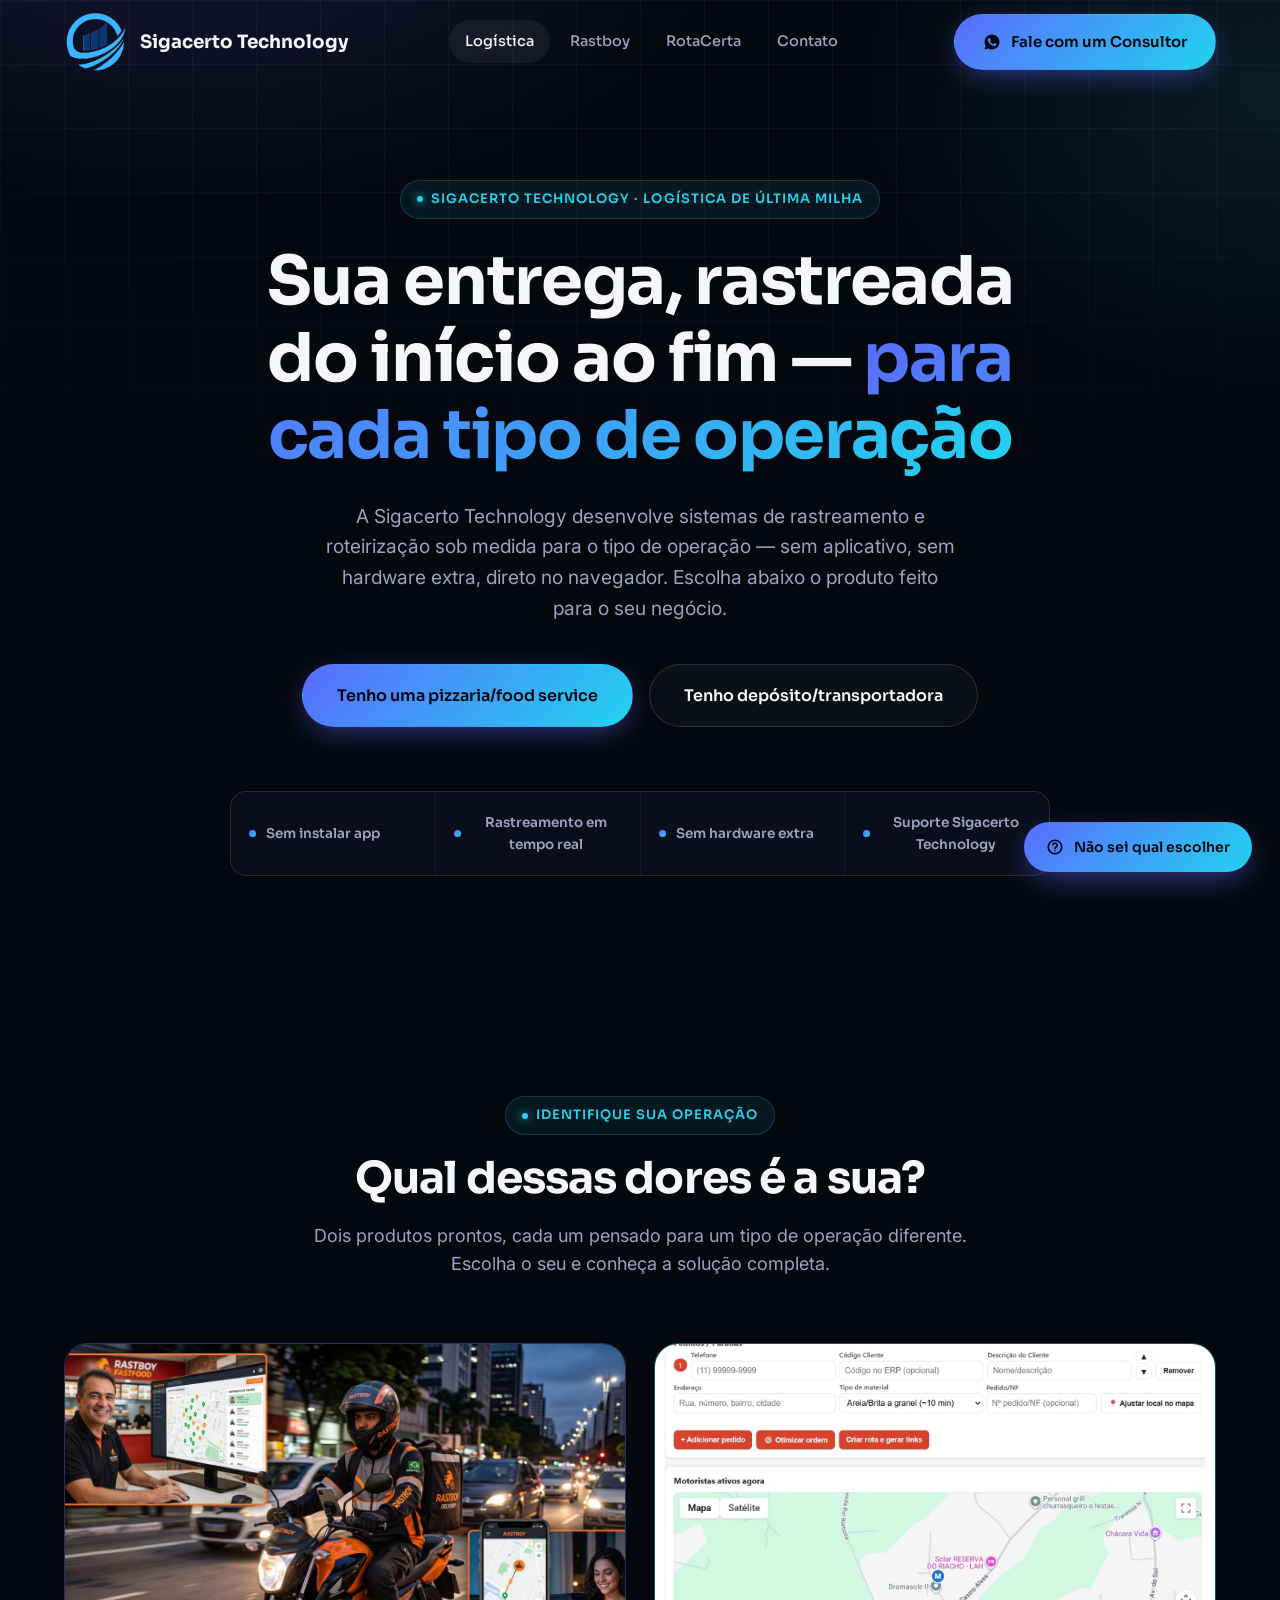
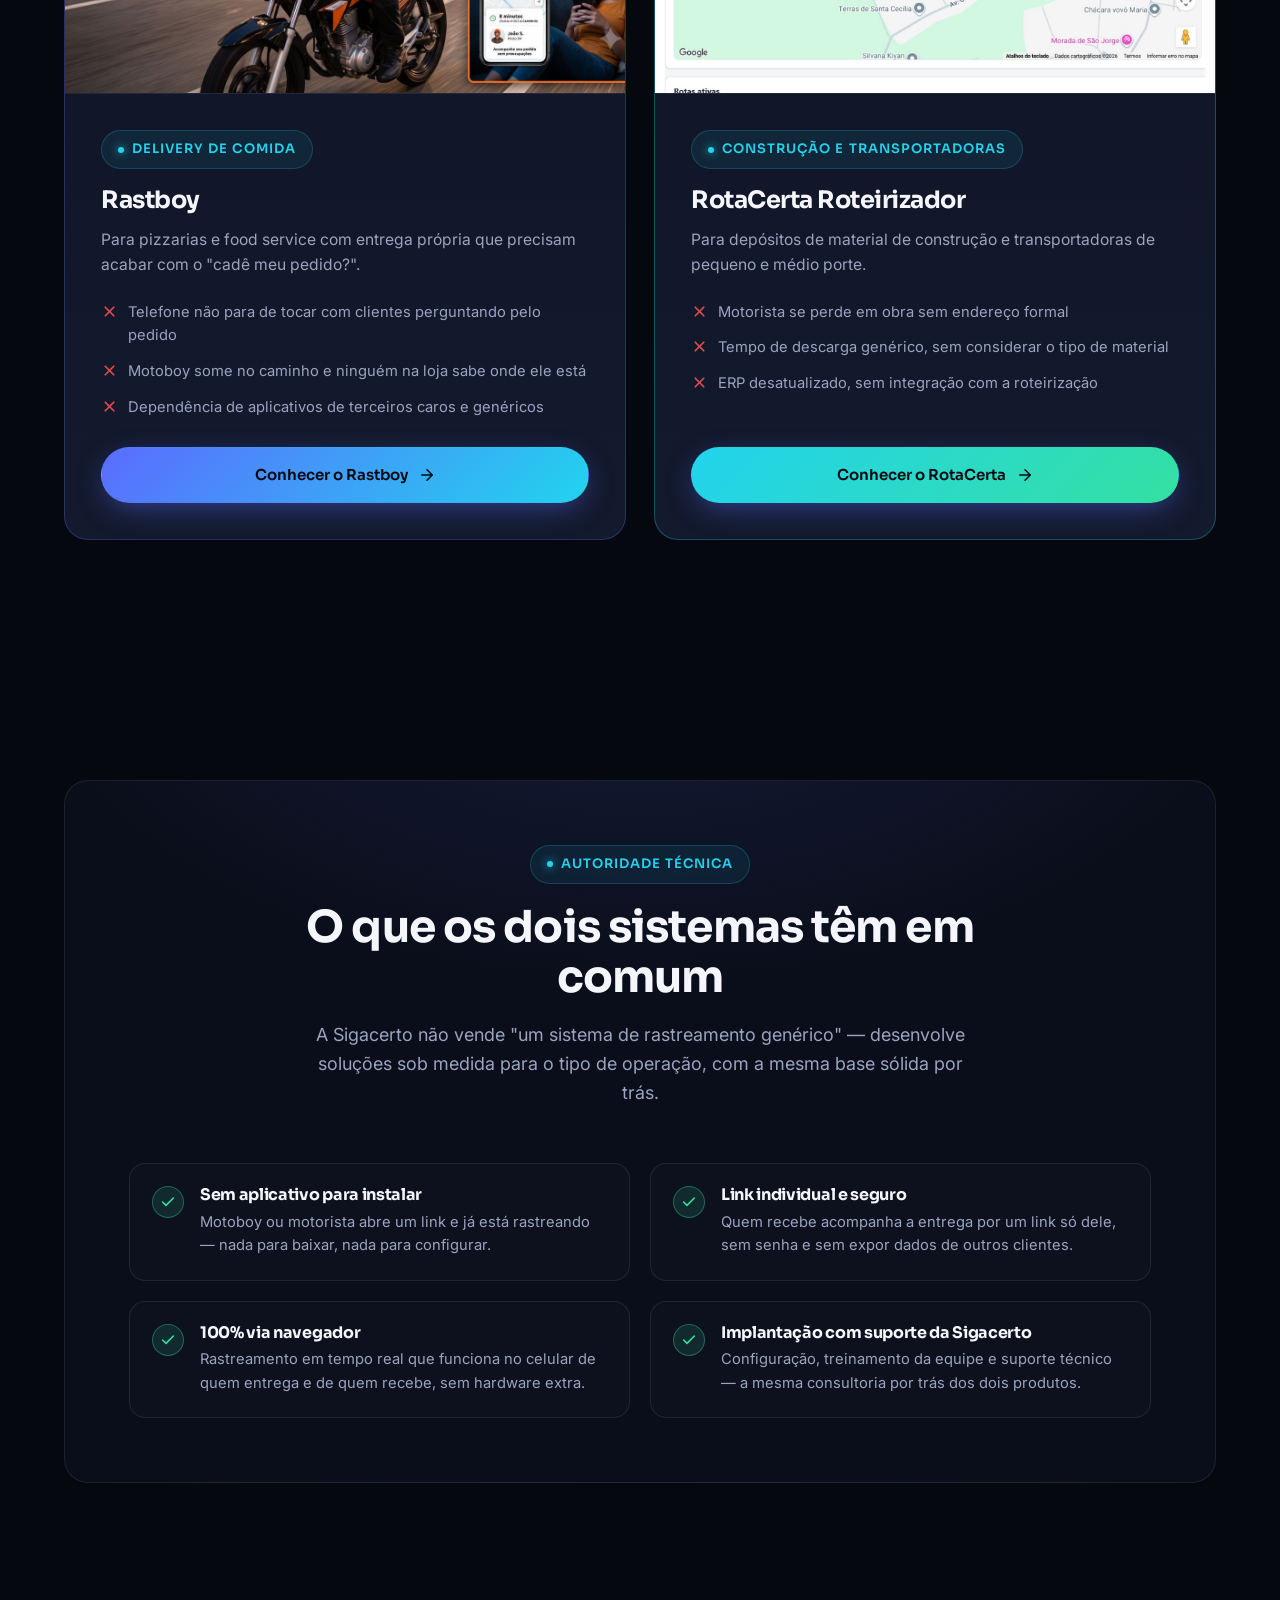
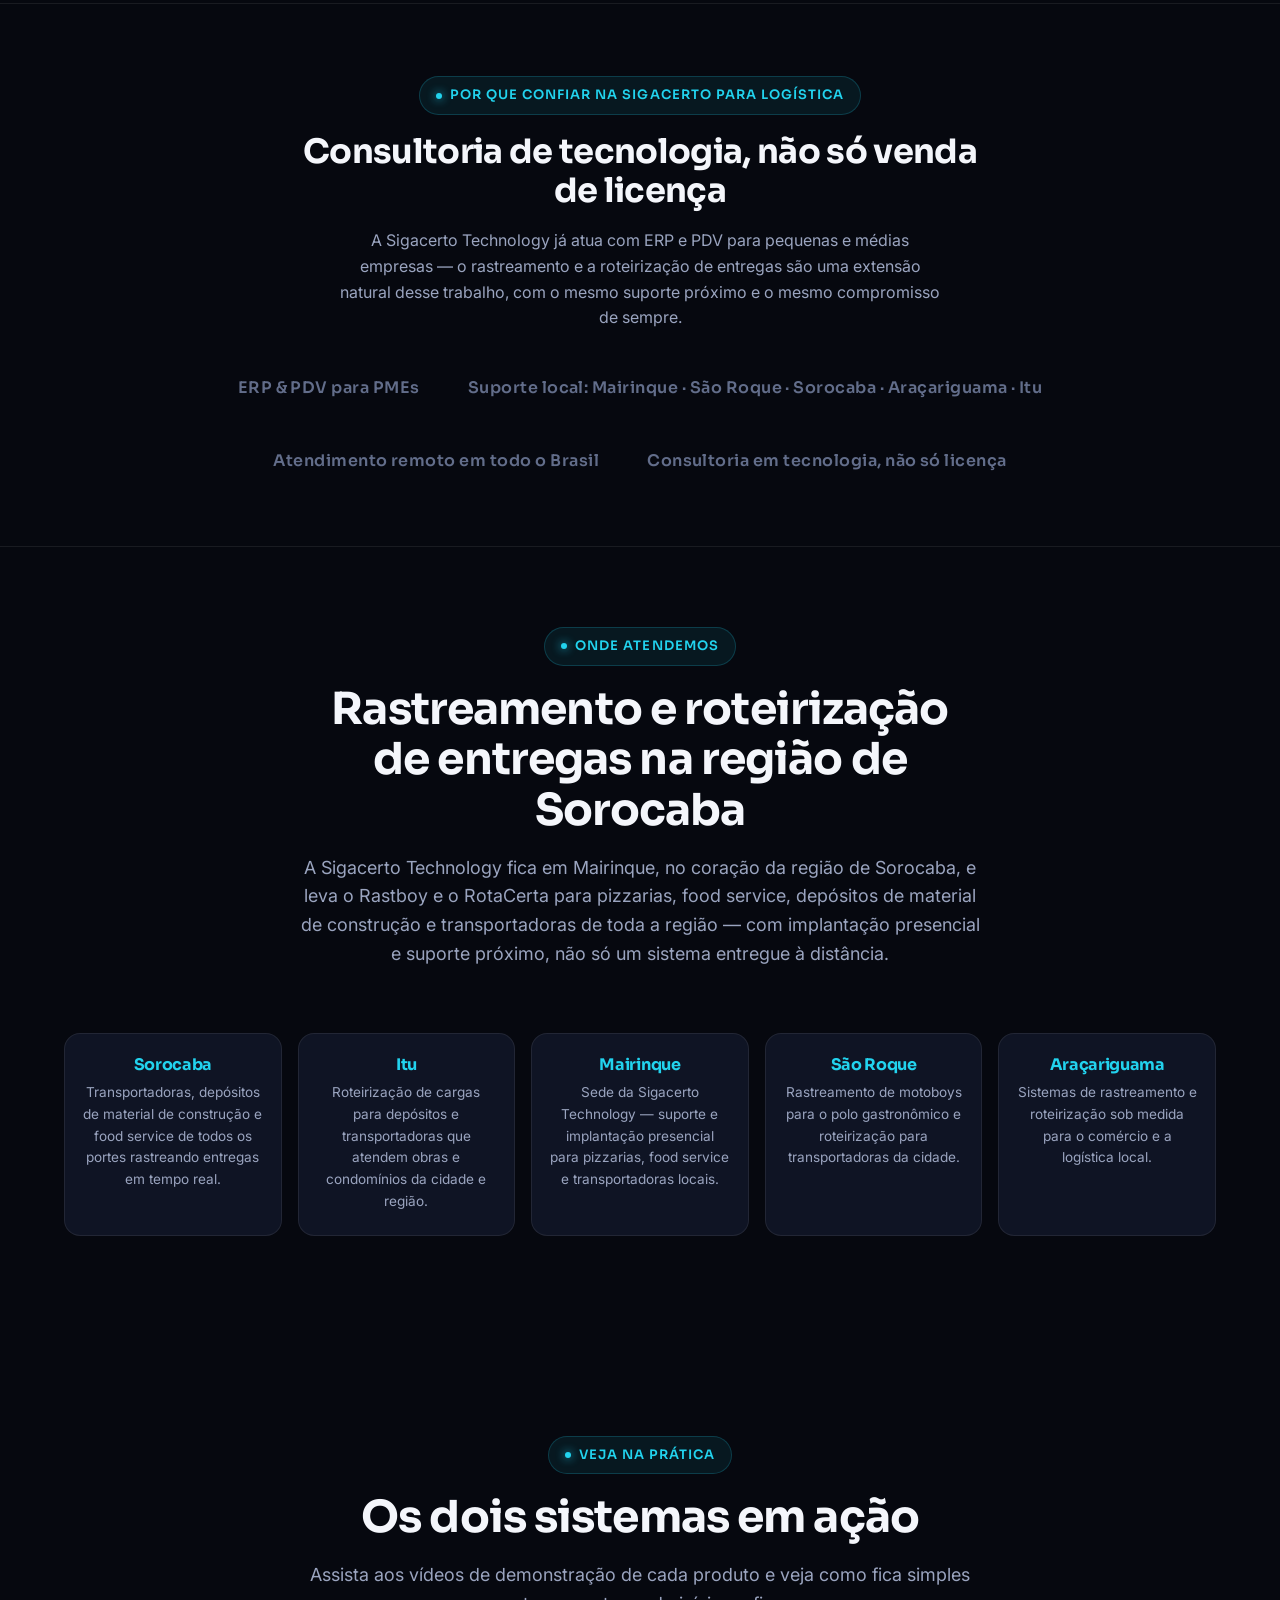
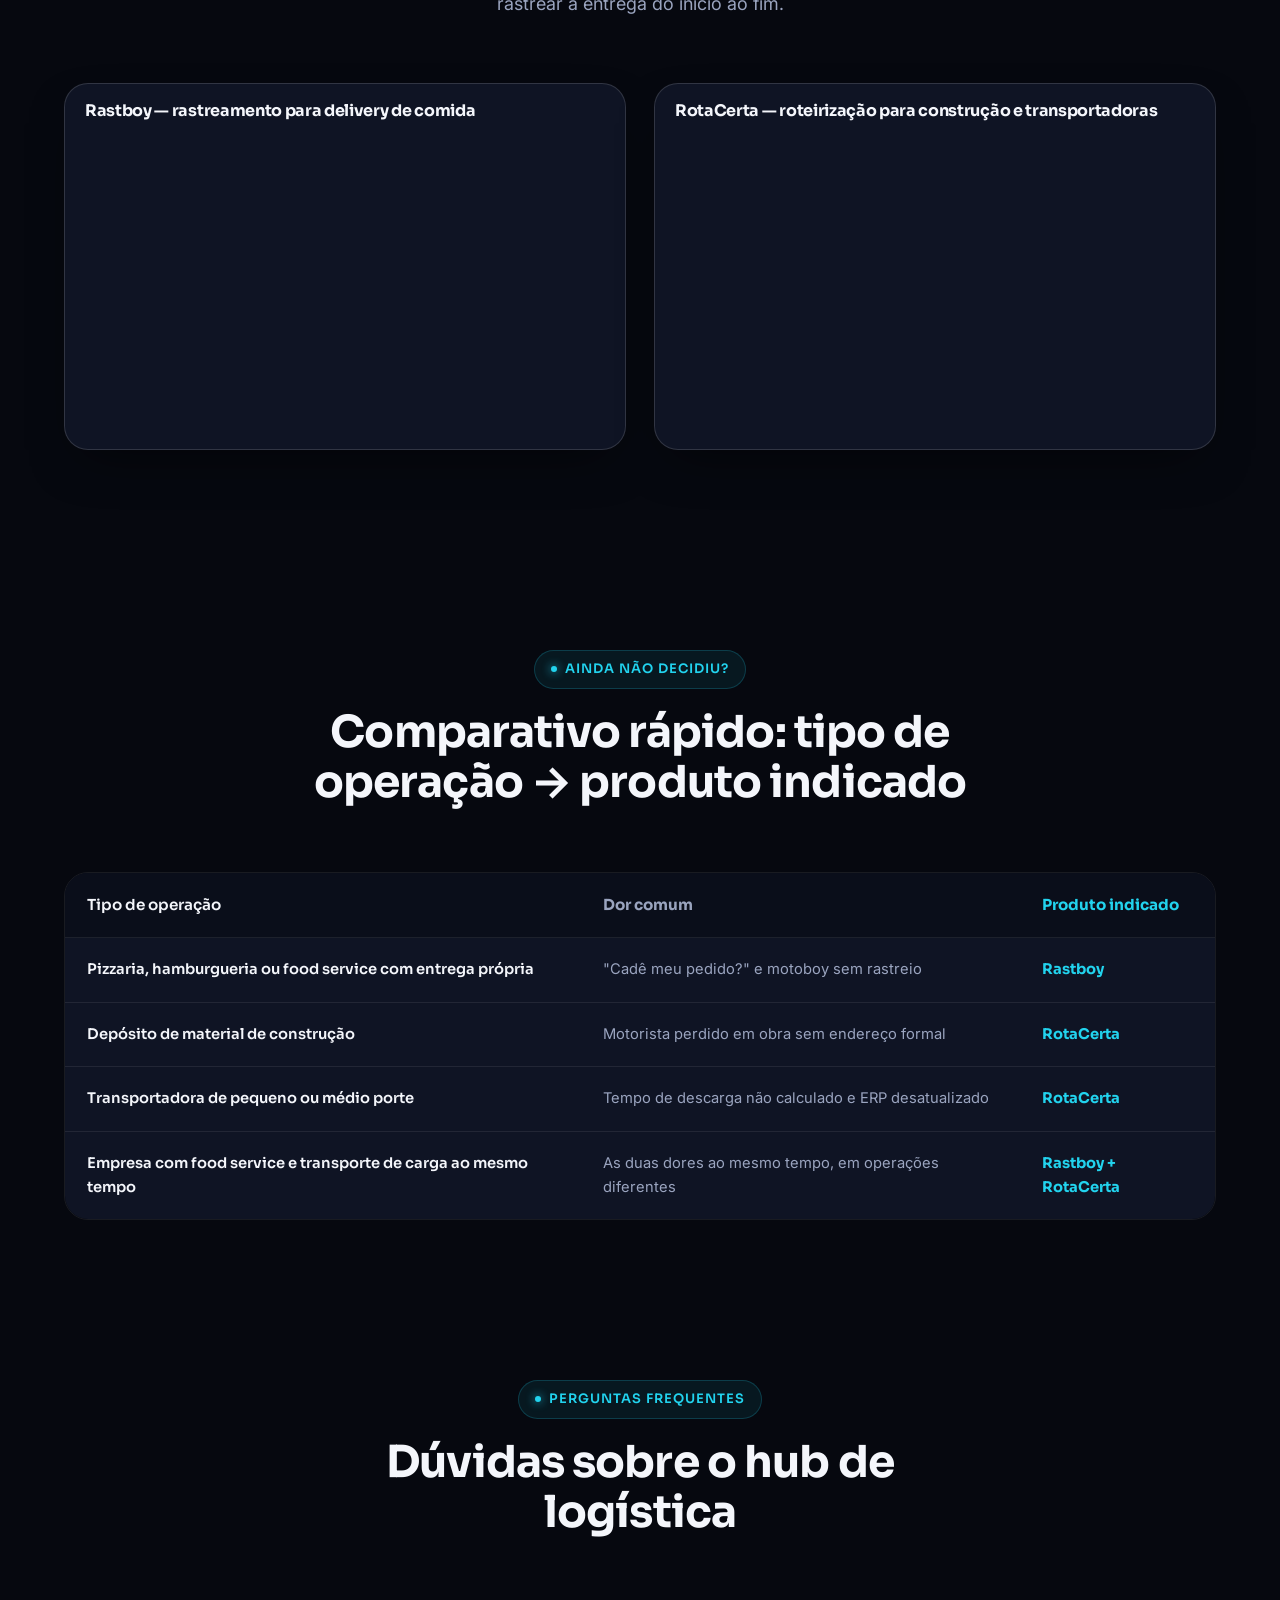
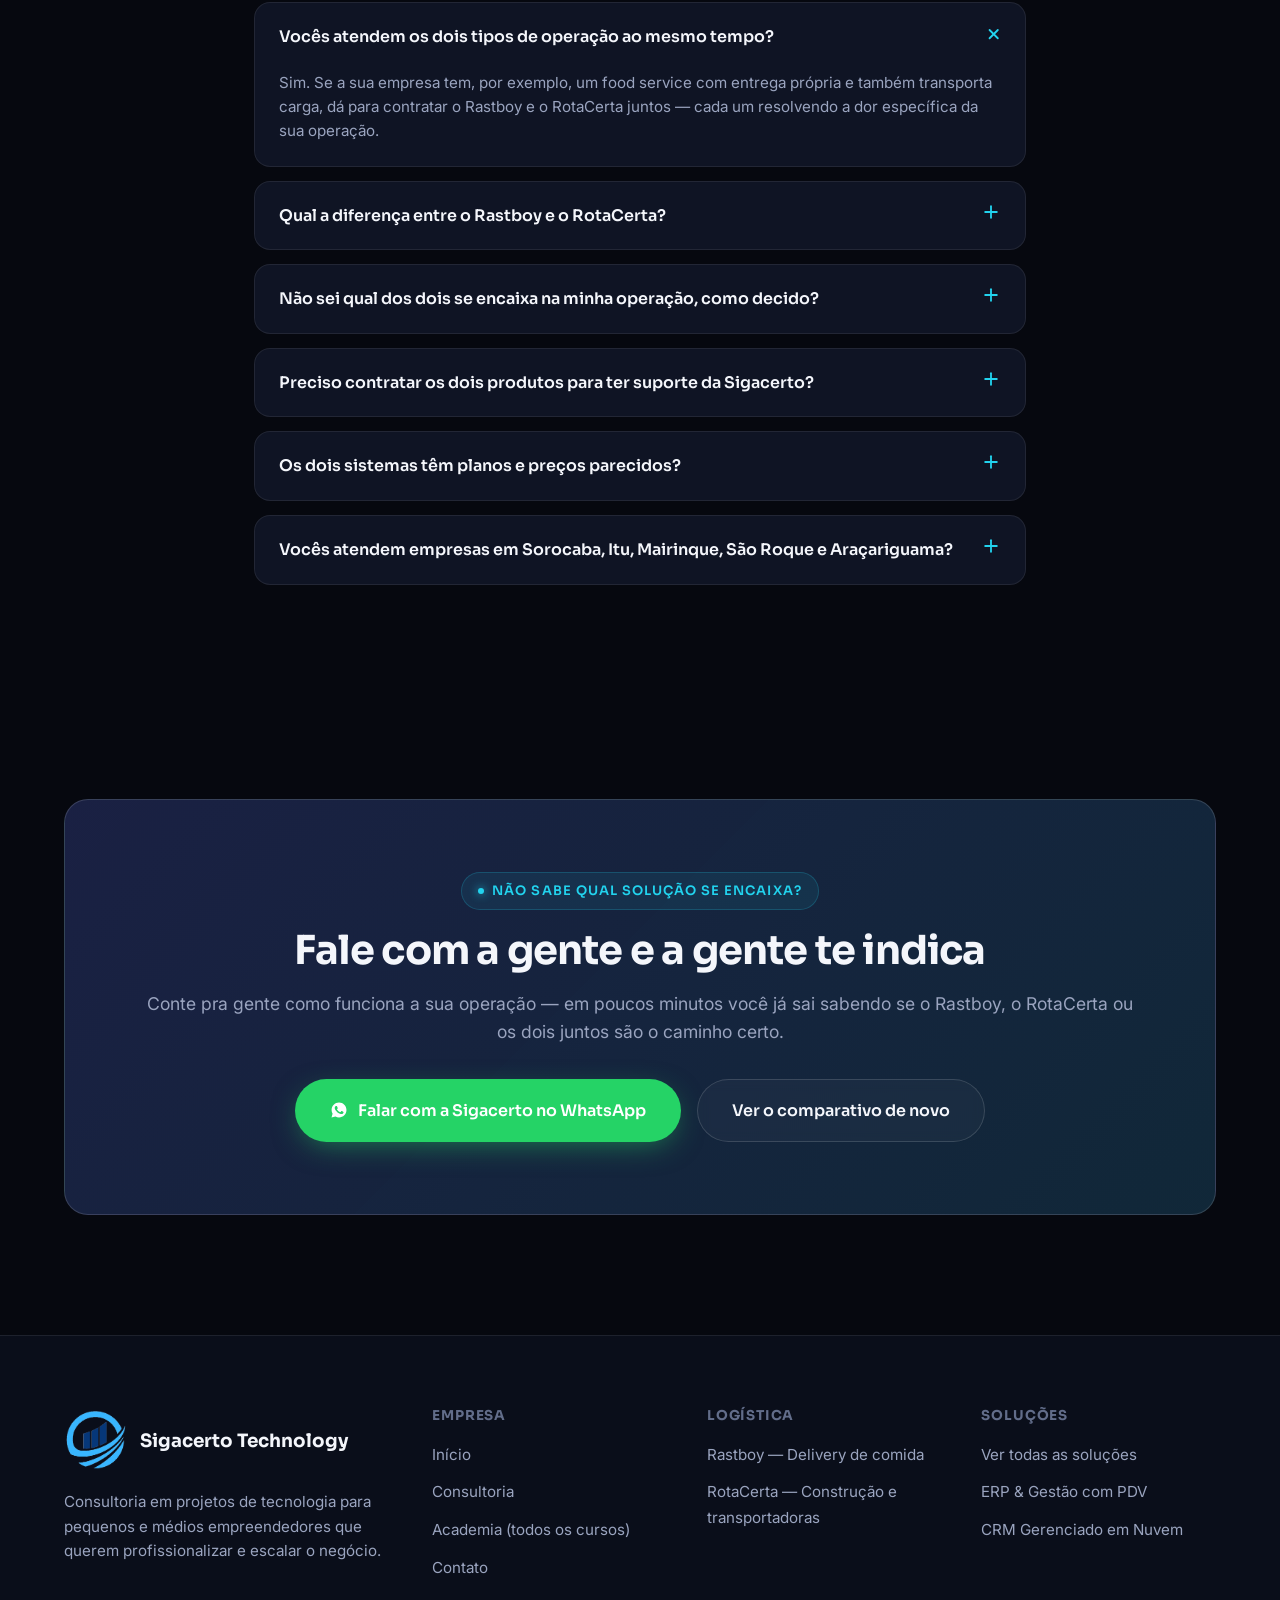
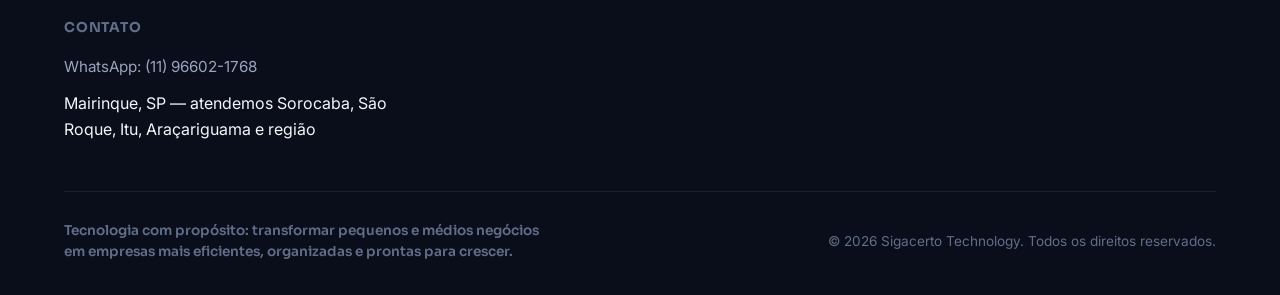
==== commit a515da17: "Adiciona SEO local e sitelinks para Rastboy e RotaCerta - robots.txt e sitemap.xml na raiz do site -" ====
--- a/index.html
+++ b/index.html
@@ -3,21 +3,95 @@
 <head>
 <meta charset="UTF-8">
 <meta name="viewport" content="width=device-width, initial-scale=1.0">
-<title>Rastreamento e Roteirização de Entregas | Sigacerto Technology</title>
-<meta name="description" content="Rastreamento em tempo real e roteirização de entregas, direto no navegador, sem aplicativo. Rastboy para delivery de comida e RotaCerta para depósitos e transportadoras — soluções da Sigacerto Technology.">
+<title>Rastreamento e Roteirização de Entregas em Sorocaba, Itu e Mairinque | Sigacerto Technology</title>
+<meta name="description" content="Rastreamento de motoboys e roteirização de cargas em tempo real, direto no navegador, sem aplicativo. Rastboy e RotaCerta atendem Sorocaba, Itu, Mairinque, São Roque e Araçariguama — soluções da Sigacerto Technology.">
+<meta name="keywords" content="rastreamento de motoboy, roteirização de entregas, sistema de rastreamento de entregadores, roteirizador de cargas, logística Sorocaba, logística Itu, logística Mairinque, logística São Roque, logística Araçariguama">
 <meta name="robots" content="index, follow">
 <link rel="canonical" href="https://logistica.sigacerto.com.br/">
 <meta property="og:type" content="website">
-<meta property="og:title" content="Rastreamento e Roteirização de Entregas | Sigacerto Technology">
-<meta property="og:description" content="Rastreamento em tempo real e roteirização de entregas, direto no navegador, sem aplicativo. Rastboy para delivery de comida e RotaCerta para depósitos e transportadoras.">
-<meta property="og:image" content="https://sigacerto.com.br/assets/img/logo/full.png">
+<meta property="og:title" content="Rastreamento e Roteirização de Entregas em Sorocaba, Itu e Mairinque | Sigacerto Technology">
+<meta property="og:description" content="Rastreamento de motoboys e roteirização de cargas em tempo real, direto no navegador, sem aplicativo. Rastboy e RotaCerta atendem Sorocaba, Itu, Mairinque, São Roque e Araçariguama.">
+<meta property="og:image" content="https://logistica.sigacerto.com.br/assets/img/logo/full.png">
+<meta property="og:locale" content="pt_BR">
+<meta property="og:site_name" content="Sigacerto Technology — Logística">
 <meta name="twitter:card" content="summary_large_image">
-<meta name="twitter:image" content="https://sigacerto.com.br/assets/img/logo/full.png">
+<meta name="twitter:image" content="https://logistica.sigacerto.com.br/assets/img/logo/full.png">
 <link rel="preconnect" href="https://fonts.googleapis.com">
 <link rel="preconnect" href="https://fonts.gstatic.com" crossorigin>
 <link href="https://fonts.googleapis.com/css2?family=Inter:wght@400;500;600;700&family=Sora:wght@500;600;700;800&display=swap" rel="stylesheet">
 <link rel="stylesheet" href="assets/css/style.css">
 <link rel="icon" href="assets/img/logo/icon.png">
+
+<script type="application/ld+json">
+{
+  "@context": "https://schema.org",
+  "@graph": [
+    {
+      "@type": "WebSite",
+      "@id": "https://logistica.sigacerto.com.br/#website",
+      "name": "Sigacerto Technology — Logística",
+      "url": "https://logistica.sigacerto.com.br/",
+      "inLanguage": "pt-BR",
+      "publisher": { "@id": "https://logistica.sigacerto.com.br/#organization" }
+    },
+    {
+      "@type": "Organization",
+      "@id": "https://logistica.sigacerto.com.br/#organization",
+      "name": "Sigacerto Technology",
+      "url": "https://logistica.sigacerto.com.br/",
+      "logo": "https://logistica.sigacerto.com.br/assets/img/logo/icon.png",
+      "image": "https://logistica.sigacerto.com.br/assets/img/logo/full.png",
+      "description": "Consultoria de tecnologia especializada em rastreamento de entregadores e roteirização de cargas para pequenas e médias empresas.",
+      "sameAs": ["https://sigacerto.com.br/"],
+      "contactPoint": {
+        "@type": "ContactPoint",
+        "telephone": "+55-11-96602-1768",
+        "contactType": "sales",
+        "areaServed": "BR",
+        "availableLanguage": "Portuguese"
+      },
+      "areaServed": [
+        { "@type": "City", "name": "Mairinque" },
+        { "@type": "City", "name": "São Roque" },
+        { "@type": "City", "name": "Sorocaba" },
+        { "@type": "City", "name": "Araçariguama" },
+        { "@type": "City", "name": "Itu" }
+      ]
+    },
+    {
+      "@type": "SiteNavigationElement",
+      "name": "Rastboy — Rastreamento de motoboys e delivery",
+      "description": "Rastreamento em tempo real de motoboys, roteiro com múltiplas entregas e link de acompanhamento para o cliente. Ideal para pizzarias e food service com entrega própria.",
+      "url": "https://logistica.sigacerto.com.br/rastboy"
+    },
+    {
+      "@type": "SiteNavigationElement",
+      "name": "RotaCerta — Roteirização de cargas para transportadoras",
+      "description": "Roteirizador para transportadoras e depósitos de material de construção: geolocalização de obra sem endereço formal, tempo de descarga por tipo de material e integração com ERP.",
+      "url": "https://logistica.sigacerto.com.br/rotacerta-roteirizador"
+    },
+    {
+      "@type": "ItemList",
+      "name": "Soluções de logística Sigacerto Technology",
+      "itemListElement": [
+        {
+          "@type": "ListItem",
+          "position": 1,
+          "name": "Rastboy",
+          "url": "https://logistica.sigacerto.com.br/rastboy"
+        },
+        {
+          "@type": "ListItem",
+          "position": 2,
+          "name": "RotaCerta Roteirizador",
+          "url": "https://logistica.sigacerto.com.br/rotacerta-roteirizador"
+        }
+      ]
+    }
+  ]
+}
+</script>
+
 <style>
   /* Hub de Logística — estilos específicos desta página */
 
@@ -108,9 +182,21 @@
   .hub-chooser:hover { transform: translateY(-2px); box-shadow: 0 14px 36px -4px rgba(91,108,255,0.7); }
   .hub-chooser svg { width: 18px; height: 18px; }
 
+  .hub-cities-grid { display: grid; grid-template-columns: repeat(5, 1fr); gap: 16px; }
+  .hub-city-card {
+    padding: 22px 18px;
+    border: 1px solid var(--border);
+    border-radius: var(--radius-md);
+    background: var(--surface);
+    text-align: center;
+  }
+  .hub-city-card h4 { font-family: var(--font-display); font-size: 1rem; color: var(--accent-2); }
+  .hub-city-card p { margin-top: 8px; font-size: 0.85rem; color: var(--text-muted); }
+
   @media (max-width: 900px) {
     .hub-triage-grid { grid-template-columns: 1fr; }
     .hub-video-grid { grid-template-columns: 1fr; }
+    .hub-cities-grid { grid-template-columns: repeat(2, 1fr); }
   }
   @media (max-width: 640px) {
     .hub-chooser span { display: none; }
@@ -128,9 +214,9 @@
     </a>
     <nav class="main-nav">
       <a href="index.html" class="active">Logística</a>
-      <a href="https://sigacerto.com.br/rastboy" target="_blank" rel="noopener">Rastboy</a>
-      <a href="https://sigacerto.com.br/rotacerta-roteirizador" target="_blank" rel="noopener">RotaCerta</a>
-      <a href="https://sigacerto.com.br/contato" target="_blank" rel="noopener">Contato</a>
+      <a href="rastboy">Rastboy</a>
+      <a href="rotacerta-roteirizador">RotaCerta</a>
+      <a href="#cta-final">Contato</a>
       <a href="https://wa.me/5511966021768?text=Ol%C3%A1!%20Vim%20pelo%20hub%20de%20log%C3%ADstica%20da%20Sigacerto%20e%20quero%20saber%20qual%20solu%C3%A7%C3%A3o%20se%20encaixa%20na%20minha%20opera%C3%A7%C3%A3o." target="_blank" rel="noopener" class="nav-cta">Fale com um Consultor</a>
     </nav>
     <div class="header-actions">
@@ -194,7 +280,7 @@
               <li><svg viewBox="0 0 24 24" fill="none" stroke="currentColor" stroke-width="2.4" stroke-linecap="round"><line x1="18" y1="6" x2="6" y2="18"/><line x1="6" y1="6" x2="18" y2="18"/></svg> Motoboy some no caminho e ninguém na loja sabe onde ele está</li>
               <li><svg viewBox="0 0 24 24" fill="none" stroke="currentColor" stroke-width="2.4" stroke-linecap="round"><line x1="18" y1="6" x2="6" y2="18"/><line x1="6" y1="6" x2="18" y2="18"/></svg> Dependência de aplicativos de terceiros caros e genéricos</li>
             </ul>
-            <a href="https://sigacerto.com.br/rastboy" target="_blank" rel="noopener" class="btn btn-primary btn-block">
+            <a href="rastboy" class="btn btn-primary btn-block">
               Conhecer o Rastboy
               <svg viewBox="0 0 24 24" fill="none" stroke="currentColor" stroke-width="2" stroke-linecap="round" stroke-linejoin="round"><line x1="5" y1="12" x2="19" y2="12"/><polyline points="12 5 19 12 12 19"/></svg>
             </a>
@@ -215,7 +301,7 @@
               <li><svg viewBox="0 0 24 24" fill="none" stroke="currentColor" stroke-width="2.4" stroke-linecap="round"><line x1="18" y1="6" x2="6" y2="18"/><line x1="6" y1="6" x2="18" y2="18"/></svg> Tempo de descarga genérico, sem considerar o tipo de material</li>
               <li><svg viewBox="0 0 24 24" fill="none" stroke="currentColor" stroke-width="2.4" stroke-linecap="round"><line x1="18" y1="6" x2="6" y2="18"/><line x1="6" y1="6" x2="18" y2="18"/></svg> ERP desatualizado, sem integração com a roteirização</li>
             </ul>
-            <a href="https://sigacerto.com.br/rotacerta-roteirizador" target="_blank" rel="noopener" class="btn btn-primary btn-block">
+            <a href="rotacerta-roteirizador" class="btn btn-primary btn-block">
               Conhecer o RotaCerta
               <svg viewBox="0 0 24 24" fill="none" stroke="currentColor" stroke-width="2" stroke-linecap="round" stroke-linejoin="round"><line x1="5" y1="12" x2="19" y2="12"/><polyline points="12 5 19 12 12 19"/></svg>
             </a>
@@ -277,9 +363,27 @@
       <p>A Sigacerto Technology já atua com ERP e PDV para pequenas e médias empresas — o rastreamento e a roteirização de entregas são uma extensão natural desse trabalho, com o mesmo suporte próximo e o mesmo compromisso de sempre.</p>
       <div class="credibility-marks">
         <span>ERP &amp; PDV para PMEs</span>
-        <span>Suporte local: Mairinque · São Roque · Araçariguama · Itu</span>
+        <span>Suporte local: Mairinque · São Roque · Sorocaba · Araçariguama · Itu</span>
         <span>Atendimento remoto em todo o Brasil</span>
         <span>Consultoria em tecnologia, não só licença</span>
+      </div>
+    </div>
+  </section>
+
+  <!-- ÁREA DE ATENDIMENTO -->
+  <section class="section-tight" id="area-de-atendimento" data-reveal>
+    <div class="container">
+      <div class="section-head center">
+        <span class="eyebrow">ONDE ATENDEMOS</span>
+        <h2>Rastreamento e roteirização de entregas na região de Sorocaba</h2>
+        <p>A Sigacerto Technology fica em Mairinque, no coração da região de Sorocaba, e leva o Rastboy e o RotaCerta para pizzarias, food service, depósitos de material de construção e transportadoras de toda a região — com implantação presencial e suporte próximo, não só um sistema entregue à distância.</p>
+      </div>
+      <div class="hub-cities-grid">
+        <div class="hub-city-card"><h4>Sorocaba</h4><p>Transportadoras, depósitos de material de construção e food service de todos os portes rastreando entregas em tempo real.</p></div>
+        <div class="hub-city-card"><h4>Itu</h4><p>Roteirização de cargas para depósitos e transportadoras que atendem obras e condomínios da cidade e região.</p></div>
+        <div class="hub-city-card"><h4>Mairinque</h4><p>Sede da Sigacerto Technology — suporte e implantação presencial para pizzarias, food service e transportadoras locais.</p></div>
+        <div class="hub-city-card"><h4>São Roque</h4><p>Rastreamento de motoboys para o polo gastronômico e roteirização para transportadoras da cidade.</p></div>
+        <div class="hub-city-card"><h4>Araçariguama</h4><p>Sistemas de rastreamento e roteirização sob medida para o comércio e a logística local.</p></div>
       </div>
     </div>
   </section>
@@ -394,11 +498,18 @@
         </summary>
         <p>Cada produto tem sua própria tabela de planos, pensada para o volume e o tipo de operação de cada segmento. Os valores completos e as condições estão nas páginas do Rastboy e do RotaCerta.</p>
       </details>
+
+      <details class="hub-faq-item">
+        <summary>Vocês atendem empresas em Sorocaba, Itu, Mairinque, São Roque e Araçariguama?
+          <span class="hub-faq-icon"><svg viewBox="0 0 24 24" fill="none" stroke="currentColor" stroke-width="2.2" stroke-linecap="round" stroke-linejoin="round"><line x1="12" y1="5" x2="12" y2="19"/><line x1="5" y1="12" x2="19" y2="12"/></svg></span>
+        </summary>
+        <p>Sim. A Sigacerto Technology é sediada em Mairinque e atende com suporte próximo toda a região — Sorocaba, Itu, São Roque e Araçariguama —, além de atendimento remoto para empresas de todo o Brasil.</p>
+      </details>
     </div>
   </section>
 
   <!-- CTA FINAL -->
-  <section class="section" data-reveal>
+  <section class="section" id="cta-final" data-reveal>
     <div class="container">
       <div class="cta-final">
         <span class="eyebrow">NÃO SABE QUAL SOLUÇÃO SE ENCAIXA?</span>
@@ -433,14 +544,14 @@
           <li><a href="https://sigacerto.com.br/" target="_blank" rel="noopener">Início</a></li>
           <li><a href="https://sigacerto.com.br/consultoria" target="_blank" rel="noopener">Consultoria</a></li>
           <li><a href="https://sigacerto.com.br/academia" target="_blank" rel="noopener">Academia (todos os cursos)</a></li>
-          <li><a href="https://sigacerto.com.br/contato" target="_blank" rel="noopener">Contato</a></li>
+          <li><a href="#cta-final">Contato</a></li>
         </ul>
       </div>
       <div class="footer-col">
         <h4>Logística</h4>
         <ul>
-          <li><a href="https://sigacerto.com.br/rastboy" target="_blank" rel="noopener">Rastboy — Delivery de comida</a></li>
-          <li><a href="https://sigacerto.com.br/rotacerta-roteirizador" target="_blank" rel="noopener">RotaCerta — Construção e transportadoras</a></li>
+          <li><a href="rastboy">Rastboy — Delivery de comida</a></li>
+          <li><a href="rotacerta-roteirizador">RotaCerta — Construção e transportadoras</a></li>
         </ul>
       </div>
       <div class="footer-col">
@@ -455,7 +566,7 @@
         <h4>Contato</h4>
         <ul>
           <li><a href="https://wa.me/5511966021768" target="_blank" rel="noopener">WhatsApp: (11) 96602-1768</a></li>
-          <li>Mairinque, SP — atendemos São Roque, Araçariguama, Itu e região</li>
+          <li>Mairinque, SP — atendemos Sorocaba, São Roque, Itu, Araçariguama e região</li>
         </ul>
       </div>
     </div>
@@ -500,6 +611,11 @@
       "@type": "Question",
       "name": "Os dois sistemas têm planos e preços parecidos?",
       "acceptedAnswer": { "@type": "Answer", "text": "Cada produto tem sua própria tabela de planos, pensada para o volume e o tipo de operação de cada segmento." }
+    },
+    {
+      "@type": "Question",
+      "name": "Vocês atendem empresas em Sorocaba, Itu, Mairinque, São Roque e Araçariguama?",
+      "acceptedAnswer": { "@type": "Answer", "text": "Sim. A Sigacerto Technology é sediada em Mairinque e atende com suporte próximo toda a região — Sorocaba, Itu, São Roque e Araçariguama —, além de atendimento remoto para empresas de todo o Brasil." }
     }
   ]
 }
